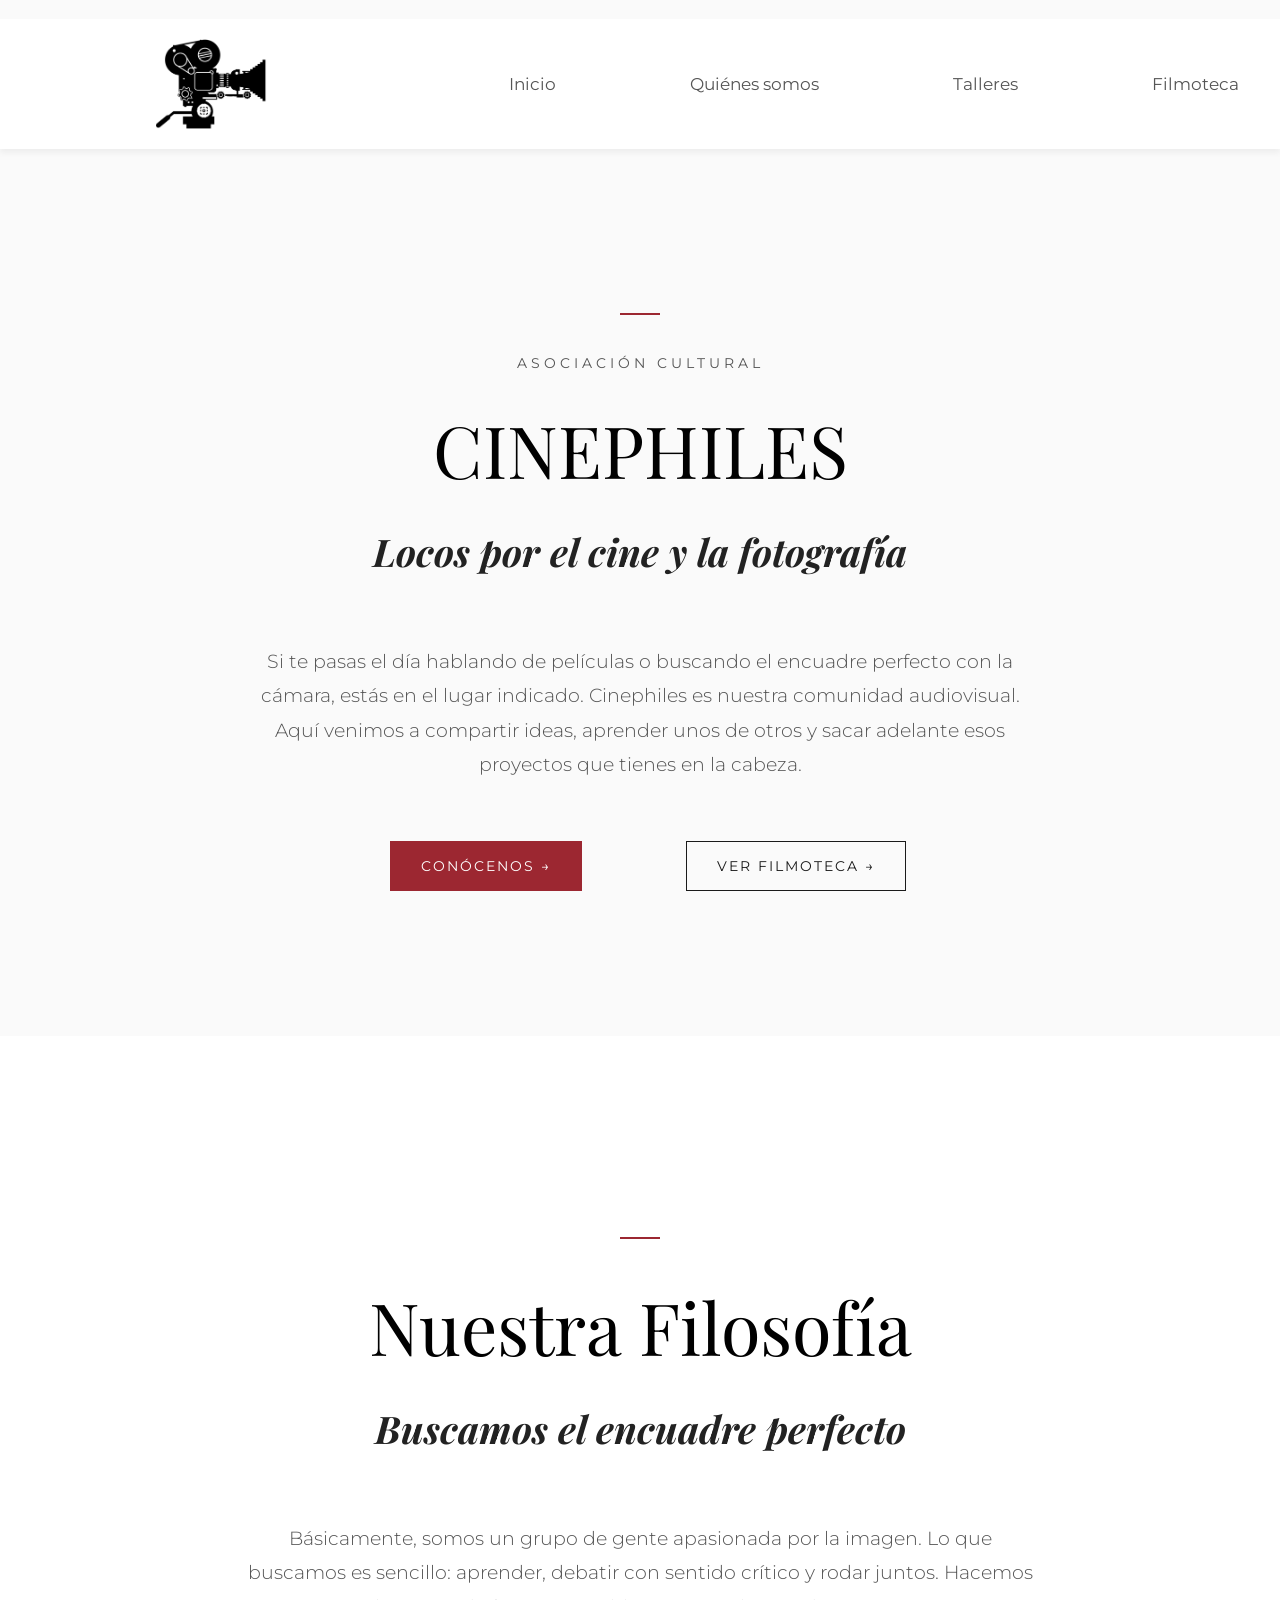
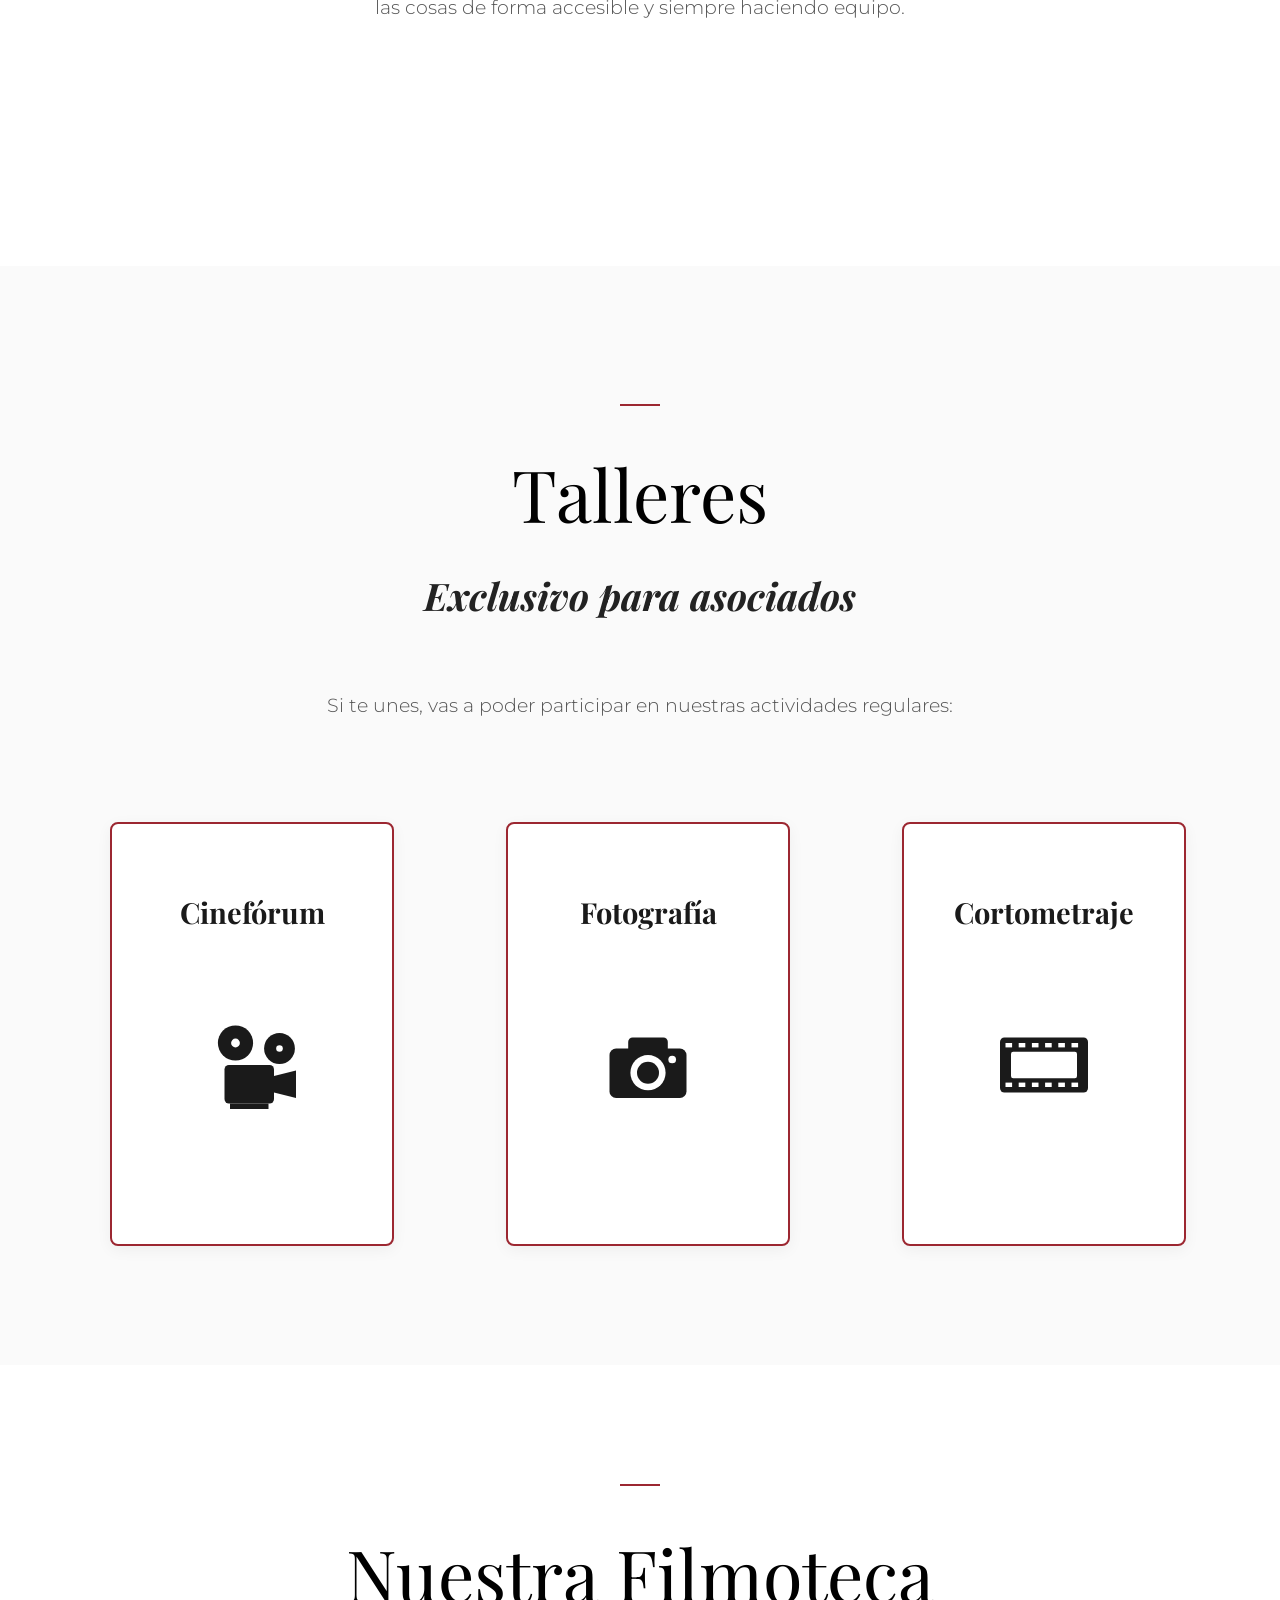
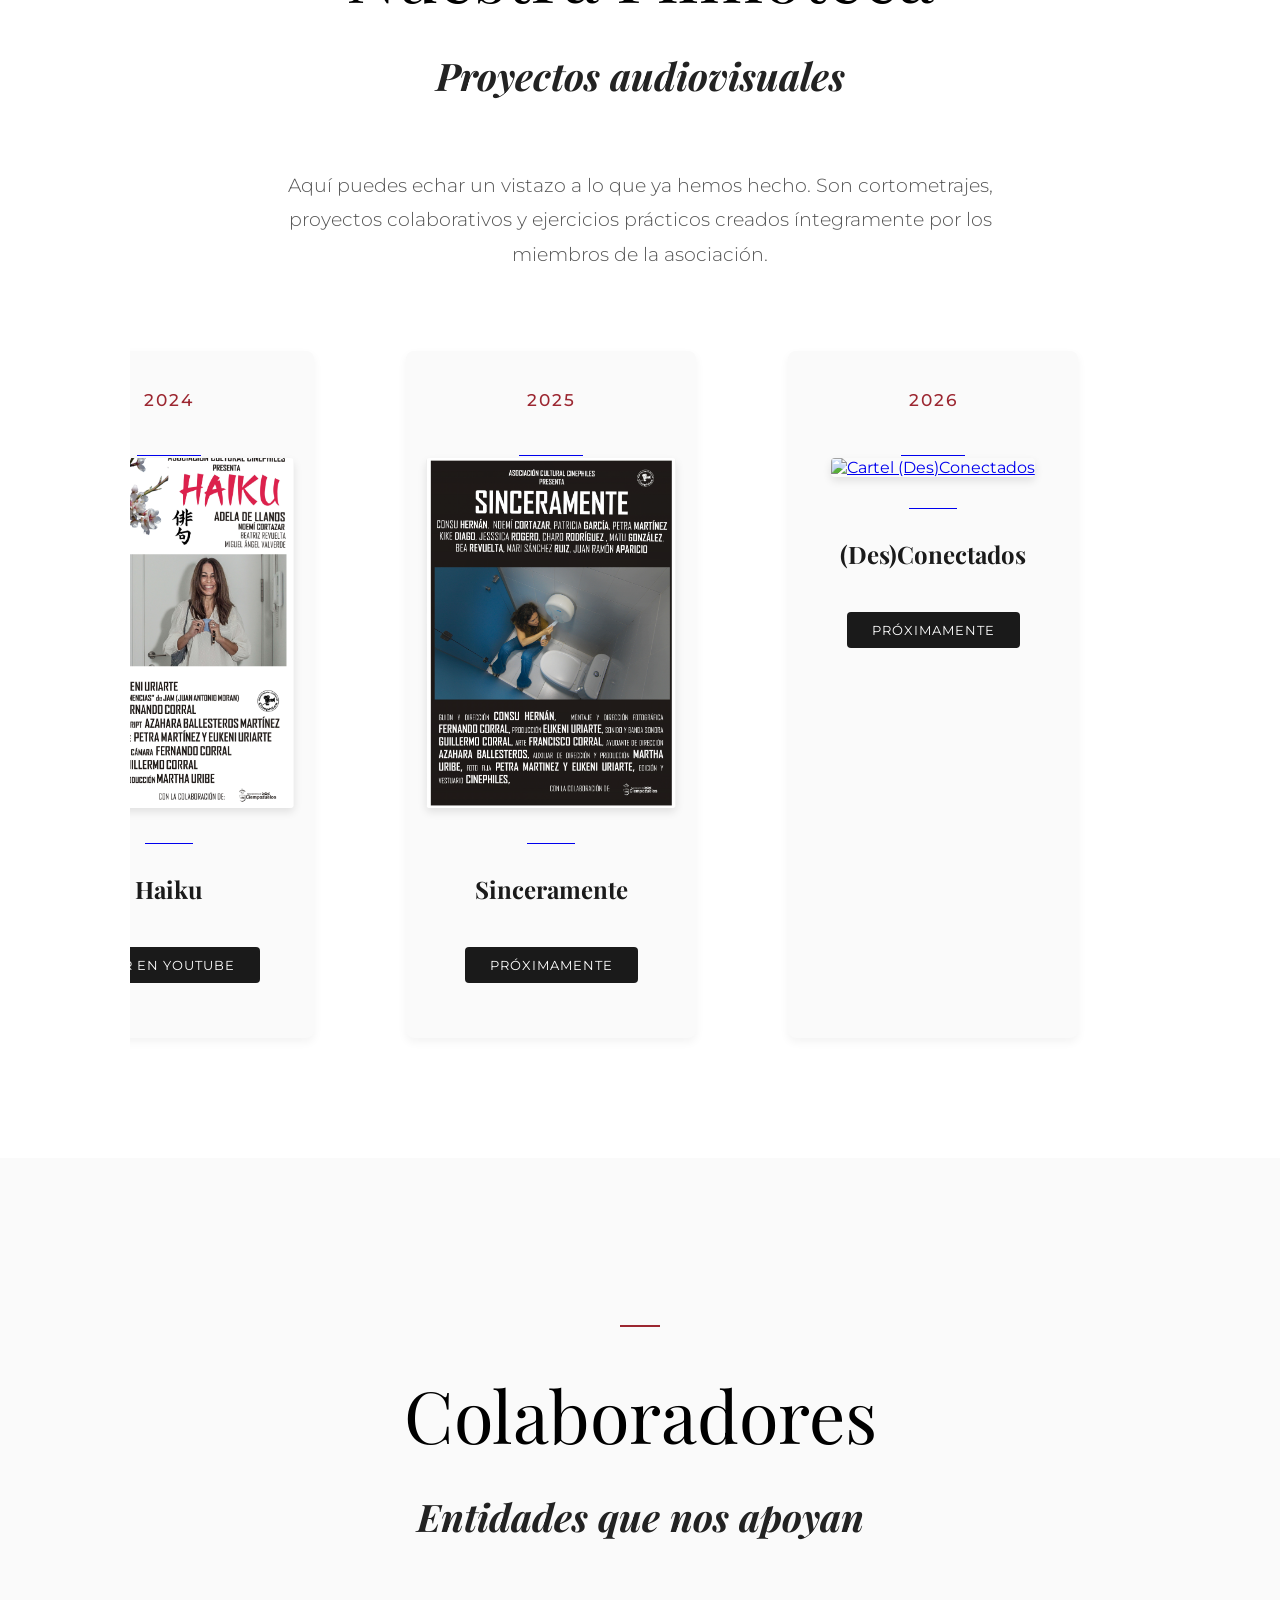
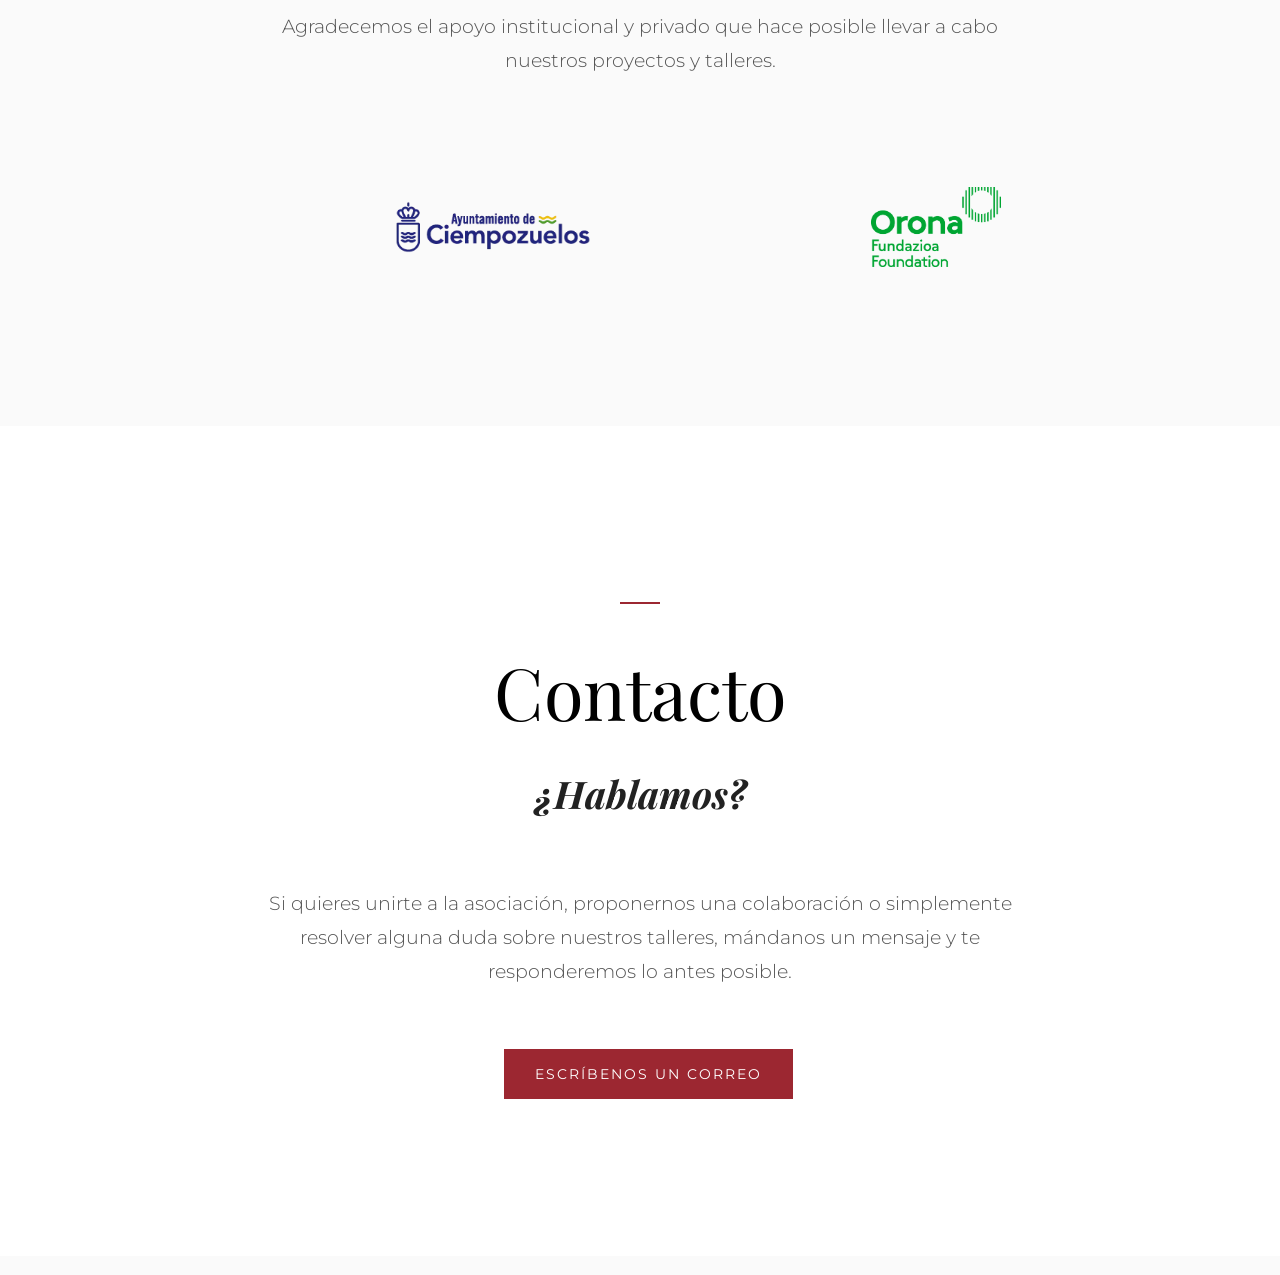
==== index.html @ 1090be35 "Add files via upload" ====
<!DOCTYPE html>
<html lang="es">
<head>
    <meta charset="UTF-8">
    <title>Cinephiles - Asociación Cultural</title>
    <link rel="stylesheet" href="estilo.css">
</head>
<body>

    <!-- MENÚ DE NAVEGACIÓN FIJO -->
    <header>
        <div class="logo-container">
            <!-- Aquí insertamos tu logotipo -->
            <img src="logo-Cinephiles.png" alt="Logotipo Cinephiles" class="logo-img">
            
        </div>
        
        <nav>
            <ul>
                <li><a href="#inicio">Inicio</a></li>
                <li><a href="#quienes-somos">Quiénes somos</a></li>
                <li><a href="#talleres">Talleres</a></li>
                <li><a href="#filmoteca">Filmoteca</a></li>
                <li><a href="#colaboradores">Colaboradores</a></li>
                <li><a href="#contacto">Contacto</a></li>
            </ul>
        </nav>
    </header>


    <main>
        <!-- SECCIÓN 1: INICIO -->
        <section id="inicio" class="seccion bg-claro">
            <div class="linea-roja"></div>
            <div class="seccion-pretitle">Asociación Cultural</div>
            <h1 class="seccion-title">CINEPHILES</h1>
            <h2 class="seccion-subtitle">Locos por el cine y la fotografía</h2>
            <p class="seccion-text">Si te pasas el día hablando de películas o buscando el encuadre perfecto con la cámara, estás en el lugar indicado. Cinephiles es nuestra comunidad audiovisual. Aquí venimos a compartir ideas, aprender unos de otros y sacar adelante esos proyectos que tienes en la cabeza.</p>
            <div class="botones">
                <a href="#quienes-somos" class="btn btn-primario">Conócenos &rarr;</a>
                <a href="#filmoteca" class="btn btn-secundario">Ver filmoteca &rarr;</a>
            </div>
        </section>

        <!-- SECCIÓN 2: QUIÉNES SOMOS -->
        <section id="quienes-somos" class="seccion bg-blanco">
            <div class="linea-roja"></div>
            <h1 class="seccion-title">Nuestra Filosofía</h1>
            <h2 class="seccion-subtitle">Buscamos el encuadre perfecto</h2>
            <p class="seccion-text">Básicamente, somos un grupo de gente apasionada por la imagen. Lo que buscamos es sencillo: aprender, debatir con sentido crítico y rodar juntos. Hacemos las cosas de forma accesible y siempre haciendo equipo.</p>
        </section>

       <!-- SECCIÓN 3: TALLERES -->
<section id="talleres" class="seccion bg-claro">
    <div class="linea-roja"></div>
    <h1 class="seccion-title">Talleres</h1>
    <h2 class="seccion-subtitle">Exclusivo para asociados</h2>
    <p class="seccion-text">Si te unes, vas a poder participar en nuestras actividades regulares:</p>
    
    <div class="talleres-contenedor">
        
        <!-- Taller 1: Cinefórum (Proyector SVG) -->
        <div class="taller-caja">
            <h3 class="taller-titulo">Cinefórum</h3>
            
            <!-- Icono SVG Proyector -->
            <svg class="taller-icono" viewBox="0 0 100 100" xmlns="http://www.w3.org/2000/svg">
                <!-- Rollo izquierdo -->
                <circle cx="35" cy="30" r="16" fill="var(--texto-oscuro)"/>
                <circle cx="35" cy="30" r="4" fill="var(--fondo-blanco)"/>
                <!-- Rollo derecho -->
                <circle cx="75" cy="35" r="14" fill="var(--texto-oscuro)"/>
                <circle cx="75" cy="35" r="3" fill="var(--fondo-blanco)"/>
                <!-- Cuerpo y lente -->
                <rect x="25" y="50" width="45" height="35" rx="4" fill="var(--texto-oscuro)"/>
                <polygon points="70,60 90,55 90,80 70,75" fill="var(--texto-oscuro)"/>
                <rect x="30" y="85" width="35" height="5" fill="var(--texto-oscuro)"/>
            </svg>

            <div class="taller-overlay">
                <h4 class="taller-overlay-titulo">Cinefórum</h4>
                <p class="taller-desc">Montamos ciclos temáticos de tres películas. Las vemos y luego las comentamos a fondo. Las propuestas pueden venir de socios individuales o del responsable del taller.</p>
            </div>
        </div>

        <!-- Taller 2: Fotografía (Cámara SVG) -->
        <div class="taller-caja">
            <h3 class="taller-titulo">Fotografía</h3>
            
            <!-- Icono SVG Cámara -->
            <svg class="taller-icono" viewBox="0 0 100 100" xmlns="http://www.w3.org/2000/svg">
                <!-- Flash / Parte superior -->
                <rect x="32" y="25" width="36" height="15" rx="4" fill="var(--texto-oscuro)"/>
                <!-- Cuerpo -->
                <rect x="15" y="35" width="70" height="45" rx="6" fill="var(--texto-oscuro)"/>
                <!-- Objetivo -->
                <circle cx="50" cy="57" r="16" fill="var(--fondo-blanco)"/>
                <circle cx="50" cy="57" r="10" fill="var(--texto-oscuro)"/>
                <!-- Detalle (botón) -->
                <circle cx="72" cy="45" r="3.5" fill="var(--fondo-blanco)"/>
            </svg>

            <div class="taller-overlay">
                <h4 class="taller-overlay-titulo">Fotografía</h4>
                <p class="taller-desc">Para que domines tu cámara. Mezclamos la teoría necesaria con mucha práctica porque si no practicas no aprendes.</p>
            </div>
        </div>

        <!-- Taller 3: Cortometraje (Fotograma SVG Horizontal) -->
        <div class="taller-caja">
            <h3 class="taller-titulo">Cortometraje</h3>
            
            <!-- Icono SVG Fotograma 35mm Horizontal -->
            <svg class="taller-icono" viewBox="0 0 100 100" xmlns="http://www.w3.org/2000/svg">
                <!-- Tira de película (Cuerpo apaisado) -->
                <rect x="10" y="25" width="80" height="50" rx="4" fill="var(--texto-oscuro)"/>
                
                <!-- Pantalla central apaisada -->
                <rect x="20" y="38" width="60" height="24" rx="2" fill="var(--fondo-blanco)"/>
                
                <!-- Agujeros de arrastre (Sprockets) Superior -->
                <rect x="15" y="30" width="6" height="4" fill="var(--fondo-blanco)"/>
                <rect x="27" y="30" width="6" height="4" fill="var(--fondo-blanco)"/>
                <rect x="39" y="30" width="6" height="4" fill="var(--fondo-blanco)"/>
                <rect x="51" y="30" width="6" height="4" fill="var(--fondo-blanco)"/>
                <rect x="63" y="30" width="6" height="4" fill="var(--fondo-blanco)"/>
                <rect x="75" y="30" width="6" height="4" fill="var(--fondo-blanco)"/>
                
                <!-- Agujeros de arrastre Inferior -->
                <rect x="15" y="66" width="6" height="4" fill="var(--fondo-blanco)"/>
                <rect x="27" y="66" width="6" height="4" fill="var(--fondo-blanco)"/>
                <rect x="39" y="66" width="6" height="4" fill="var(--fondo-blanco)"/>
                <rect x="51" y="66" width="6" height="4" fill="var(--fondo-blanco)"/>
                <rect x="63" y="66" width="6" height="4" fill="var(--fondo-blanco)"/>
                <rect x="75" y="66" width="6" height="4" fill="var(--fondo-blanco)"/>
            </svg>

            <div class="taller-overlay">
                <h4 class="taller-overlay-titulo">Cortometraje</h4>
                <p class="taller-desc">Te enseñamos el proceso de producción de principio a fin. Desde que apuntas la primera idea hasta que ves el resultado en pantalla.</p>
            </div>
        </div>

    </div>
</section>


       <!-- SECCIÓN 4: FILMOTECA -->
<section id="filmoteca" class="seccion bg-blanco">
    <div class="linea-roja"></div>
    <h1 class="seccion-title">Nuestra Filmoteca</h1>
    <h2 class="seccion-subtitle">Proyectos audiovisuales</h2>
    <p class="seccion-text">Aquí puedes echar un vistazo a lo que ya hemos hecho. Son cortometrajes, proyectos colaborativos y ejercicios prácticos creados íntegramente por los miembros de la asociación.</p>

    <!-- Carrusel (ordenado de más reciente a más antiguo en el código) -->
    <div class="carrusel-contenedor">
        
        <!-- Proyecto: 2026 -->
        <div class="carrusel-item">
            <span class="carrusel-año">2026</span>
            <!-- Enlace añadido alrededor del cartel -->
            <a href="corto-desconectados.html">
                <img src="cartel-desconectados.jpg" alt="Cartel (Des)Conectados" class="carrusel-cartel">
            </a>
            <h3 class="carrusel-titulo">(Des)Conectados</h3>
            <a href="https://youtube.com" target="_blank" class="btn-ver">PRÓXIMAMENTE</a>
        </div>

        <!-- Proyecto: 2025 -->
        <div class="carrusel-item">
            <span class="carrusel-año">2025</span>
            <!-- Enlace añadido alrededor del cartel -->
            <a href="corto-sinceramente.html">
                <img src="cartel-sinceramente.jpg" alt="Cartel Sinceramente" class="carrusel-cartel">
            </a>
            <h3 class="carrusel-titulo">Sinceramente</h3>
            <a href="https://youtube.com" target="_blank" class="btn-ver">PRÓXIMAMENTE</a>
        </div>

        <!-- Proyecto: 2024 -->
        <div class="carrusel-item">
            <span class="carrusel-año">2024</span>
            <!-- Enlace añadido alrededor del cartel -->
            <a href="corto-haiku.html">
                <img src="cartel-haiku.jpg" alt="Cartel Haiku" class="carrusel-cartel">
            </a>
            <h3 class="carrusel-titulo">Haiku</h3>
            <a href="https://youtube.com" target="_blank" class="btn-ver">Ver en YouTube</a>
        </div>

        <!-- Proyecto: 2019 -->
        <div class="carrusel-item">
            <span class="carrusel-año">2019</span>
            <!-- Enlace añadido alrededor del cartel -->
            <a href="corto-barco.html">
                <img src="cartel-barco.jpg" alt="Cartel Barco" class="carrusel-cartel">
            </a>
            <h3 class="carrusel-titulo">El barco en la botella</h3>
            <a href="https://youtube.com" target="_blank" class="btn-ver">Ver en YouTube</a>
        </div>

        <!-- Proyecto: 2018 (Secuestro) -->
        <div class="carrusel-item">
            <span class="carrusel-año">2019</span>
            <!-- Enlace añadido alrededor del cartel -->
            <a href="corto-secuestro.html">
                <img src="cartel-secuestro.jpg" alt="Cartel Secuestro" class="carrusel-cartel">
            </a>
            <h3 class="carrusel-titulo">El secuestro</h3>
            <a href="https://www.youtube.com/watch?v=T5q8-gu4nyQ" target="_blank" class="btn-ver">Ver Trailer</a>
        </div>


        <!-- Proyecto: 2018 (Privada) -->
        <div class="carrusel-item">
            <span class="carrusel-año">2018</span>
            <!-- Enlace añadido alrededor del cartel -->
            <a href="corto-privada.html">
                <img src="cartel-privada.jpg" alt="Cartel Privada" class="carrusel-cartel">
            </a>
            <h3 class="carrusel-titulo">Privada de su privacidad</h3>
            <a href="https://youtube.com" target="_blank" class="btn-ver">Ver en YouTube</a>
        </div>

        <!-- Proyecto: 2017 (Documental Aniversario) -->
        <div class="carrusel-item">
            <span class="carrusel-año">2017</span>
            <!-- Enlace añadido alrededor del cartel -->
            <a href="corto-25-aniversario.html">
                <img src="cartel-25-aniversario.jpg" alt="Cartel 25 Aniversario Estrella de Elola" class="carrusel-cartel">
            </a>
            <h3 class="carrusel-titulo">25 Años C.O. Estrella de Elola</h3>
            <a href="https://youtube.com" target="_blank" class="btn-ver">Ver en YouTube</a>
        </div>

        <!-- Proyecto: 2017 (Documental Alzhéimer) -->
        <div class="carrusel-item">
            <span class="carrusel-año">2017</span>
            <!-- Enlace añadido alrededor del cartel -->
            <a href="corto-alzheimer.html">
                <img src="cartel-alzheimer.jpg" alt="Cartel Alzhéimer en positivo" class="carrusel-cartel">
            </a>
            <h3 class="carrusel-titulo">Alzhéimer en positivo</h3>
            <a href="https://youtube.com" target="_blank" class="btn-ver">Ver en YouTube</a>
        </div>

        <!-- Proyecto: 2016 -->
        <div class="carrusel-item">
            <span class="carrusel-año">2016</span>
            <!-- Enlace añadido alrededor del cartel -->
            <a href="corto-cafesinato.html">
                <img src="cartel-cafesinato.jpg" alt="Cartel Cafesinato" class="carrusel-cartel">
            </a>
            <h3 class="carrusel-titulo">Cafesinato</h3>
            <a href="https://youtube.com" target="_blank" class="btn-ver">Ver en YouTube</a>
        </div>

        <!-- Proyecto: 2014 -->
        <div class="carrusel-item">
            <span class="carrusel-año">2014</span>
            <!-- Enlace añadido alrededor del cartel -->
            <a href="corto-fumar-mata.html">
                <img src="cartel-fumar-mata.jpg" alt="Cartel Fumar mata" class="carrusel-cartel">
            </a>
            <h3 class="carrusel-titulo">Fumar mata</h3>
            <a href="https://youtube.com" target="_blank" class="btn-ver">Ver en YouTube</a>
        </div>

    </div>

</section>

        <!-- SECCIÓN 5: COLABORADORES -->
<section id="colaboradores" class="seccion bg-claro">
    <div class="linea-roja"></div>
    <h1 class="seccion-title">Colaboradores</h1>
    <h2 class="seccion-subtitle">Entidades que nos apoyan</h2>
    <p class="seccion-text">Agradecemos el apoyo institucional y privado que hace posible llevar a cabo nuestros proyectos y talleres.</p>

    <div class="colaboradores-contenedor">
        
        <!-- Colaborador 1: Ayuntamiento de Ciempozuelos -->
        <a href="https://www.ayto-ciempozuelos.org" target="_blank" rel="noopener" class="colaborador-item">
            <img src="logo-ayto-ciempozuelos.png" alt="Ayuntamiento de Ciempozuelos" class="colaborador-logo">
        </a>

        <!-- Colaborador 2: Fundación Orona -->
        <a href="https://www.orona-group.com" target="_blank" rel="noopener" class="colaborador-item">
            <img src="logo-fundacion-orona.png" alt="Fundación Orona" class="colaborador-logo">
        </a>

    </div>
</section>


     <!-- SECCIÓN 6: CONTACTO -->
<section id="contacto" class="seccion bg-blanco">
    <div class="linea-roja"></div>
    <h1 class="seccion-title">Contacto</h1>
    <h2 class="seccion-subtitle">¿Hablamos?</h2>
    <p class="seccion-text">Si quieres unirte a la asociación, proponernos una colaboración o simplemente resolver alguna duda sobre nuestros talleres, mándanos un mensaje y te responderemos lo antes posible.</p>

    <!-- Botón directo para abrir el gestor de correo del usuario -->
    <div class="botones">
        <a href="mailto:asociacion.cinephiles@gmail.com" class="btn btn-primario">Escríbenos un correo</a>
    </div>
</section>

    </main>

</body>
</html>
---- estilo.css ----
/* Importamos las fuentes */
@import url('https://fonts.googleapis.com/css2?family=Montserrat:wght@300;400;500&family=Playfair+Display:ital,wght@0,400;0,600;1,400;1,600&display=swap');

/* Activa el scroll suave en toda la página */
html {
    scroll-behavior: smooth;
}

:root {
    --rojo-cine: #9c2731;
    --texto-oscuro: #1a1a1a;
    --texto-gris: #555555;
    --fondo-claro: #fafafa;
    --fondo-blanco: #ffffff;
}

body {
    margin: 0; padding: 0;
    font-family: 'Montserrat', sans-serif;
    color: var(--texto-oscuro);
    background-color: var(--fondo-claro);
}

/* Menú FIJO en la parte superior */
header {
    position: sticky;
    top: 0;
    z-index: 1000;
    display: flex; 
    justify-content: space-between; 
    align-items: center; 
    padding: 20px 60px; 
    background-color: var(--fondo-blanco);
    box-shadow: 0 4px 6px rgba(0,0,0,0.05); /* Sombra suave para separarlo del contenido */
}

/* --- ESTILOS DEL LOGO NUEVO --- */
.logo-container { 
    display: flex; 
    align-items: center; /* Alinea la cámara y el texto al centro verticalmente */
    gap: 15px; /* Crea un espacio de respiración entre el dibujo y las letras */
}

.logo-img {
    height: 90px; /* Tamaño de la cámara */
    width: auto;
}

.logo-texto {
    display: flex;
    flex-direction: column;
    text-align: left;
}

.logo-title { 
    font-family: 'Playfair Display', serif; 
    font-size: 29px; /* Aumentado un 20% */
    letter-spacing: 4px; 
    margin: 0; 
    font-weight: 400; 
    color: #000; 
    white-space: nowrap; /* Obliga al texto a quedarse en una sola línea */
}

.logo-subtitle { 
    font-size: 12px; /* Aumentado un 20% */
    letter-spacing: 3px; 
    color: var(--texto-gris); 
    margin-bottom: 5px; /* El subtítulo empuja hacia abajo al título principal */
}

/* --- ESTILOS NAVEGACIÓN Y MENÚ CENTRADO --- */
nav {
    display: flex;
    justify-content: center;
    flex: 1;
}

nav ul { 
    list-style: none; 
    display: flex; 
    justify-content: center;
    align-items: center; 
    gap: 35px; 
    margin: 0; 
    padding: 0; 
    width: 100%;
}

nav a { 
    text-decoration: none; 
    color: var(--texto-gris); 
    font-size: 17px; /* Aumentado un 20% */
    padding-bottom: 5px; 
    transition: color 0.3s; 
    text-align: center;
    white-space: nowrap;
}

nav a:hover { 
    color: var(--rojo-cine); 
}

/* Secciones individuales */
.seccion {
    display: flex; flex-direction: column; align-items: center; text-align: center;
    padding: 100px 20px; /* Espacio grande arriba y abajo */
    min-height: 70vh; /* Cada sección ocupa al menos el 70% de la pantalla */
    justify-content: center;
    scroll-margin-top: 80px; /* Evita que el menú fijo tape el título al hacer clic */
}

/* Alternamos colores de fondo para diferenciar las secciones */
.bg-blanco { background-color: var(--fondo-blanco); }
.bg-claro { background-color: var(--fondo-claro); }

.linea-roja { width: 40px; height: 2px; background-color: var(--rojo-cine); margin-bottom: 20px; }
.seccion-pretitle { font-size: 14px; /* Aumentado un 20% */ letter-spacing: 4px; color: var(--texto-gris); margin-bottom: 10px; text-transform: uppercase; }
.seccion-title { font-family: 'Playfair Display', serif; font-size: 72px; /* Aumentado un 20% */ margin: 0; font-weight: 400; color: #000; }
.seccion-subtitle { font-family: 'Playfair Display', serif; font-style: italic; font-size: 38px; /* Aumentado un 20% */ margin: 10px 0 30px 0; color: #222; }
.seccion-text { font-size: 19px; /* Aumentado un 20% */ line-height: 1.8; color: var(--texto-gris); font-weight: 300; margin-bottom: 40px; max-width: 800px; }

/* Listas (para talleres y filmoteca) */
ul.lista-contenidos { text-align: left; max-width: 600px; margin: 0 auto 40px auto; line-height: 1.8; font-weight: 300; color: var(--texto-gris); }
ul.lista-contenidos li { margin-bottom: 15px; }
ul.lista-contenidos strong { color: var(--texto-oscuro); font-weight: 500; }

/* Botones */
.botones { display: flex; gap: 20px; justify-content: center; }
.btn { padding: 15px 30px; font-size: 14px; /* Aumentado un 20% */ letter-spacing: 2px; text-decoration: none; text-transform: uppercase; transition: 0.3s; }
.btn-primario { background-color: var(--rojo-cine); color: #fff; border: 1px solid var(--rojo-cine); }
.btn-primario:hover { background-color: #7a1d25; }
.btn-secundario { background-color: transparent; color: var(--texto-oscuro); border: 1px solid var(--texto-oscuro); }
.btn-secundario:hover { background-color: #f0f0f0; }

/* --- ESTILOS PARA EL CARRUSEL DE LA FILMOTECA --- */
.carrusel-contenedor {
    display: flex;
    flex-direction: row-reverse; /* Inicia el carrusel a la derecha mostrando los proyectos más recientes primero */
    gap: 30px;
    overflow-x: auto; /* Permite hacer scroll horizontal */
    padding: 20px 10px;
    max-width: 1000px;
    width: 100%;
    scroll-snap-type: x mandatory; /* El scroll encaja en cada tarjeta */
    scroll-behavior: smooth;
}

/* Personaliza la barra de desplazamiento horizontal */
.carrusel-contenedor::-webkit-scrollbar {
    height: 8px;
}
.carrusel-contenedor::-webkit-scrollbar-track {
    background: #f1f1f1; 
    border-radius: 4px;
}
.carrusel-contenedor::-webkit-scrollbar-thumb {
    background: var(--rojo-cine); 
    border-radius: 4px;
}

.carrusel-item {
    flex: 0 0 250px; /* Ancho fijo para cada tarjeta (póster) */
    display: flex;
    flex-direction: column;
    align-items: center;
    text-align: center;
    scroll-snap-align: start; /* Ancla el scroll a la tarjeta */
    background-color: var(--fondo-claro);
    padding: 20px;
    border-radius: 8px;
    box-shadow: 0 4px 10px rgba(0,0,0,0.05);
}

.carrusel-año {
    font-size: 17px; /* Aumentado un 20% */
    font-weight: 500;
    color: var(--rojo-cine);
    margin-bottom: 10px;
    letter-spacing: 2px;
}

.carrusel-cartel {
    width: 100%;
    height: 350px;
    object-fit: cover; /* Evita que la imagen se deforme */
    border-radius: 4px;
    margin-bottom: 15px;
    box-shadow: 0 4px 8px rgba(0,0,0,0.1);
}

.carrusel-titulo {
    font-family: 'Playfair Display', serif;
    font-size: 24px; /* Aumentado un 20% */
    margin: 0 0 15px 0;
    color: var(--texto-oscuro);
    min-height: 48px; /* Alinea los botones aunque el título ocupe dos líneas */
    display: flex;
    align-items: center;
    justify-content: center;
}

.btn-ver {
    display: inline-block;
    padding: 10px 25px;
    background-color: var(--texto-oscuro);
    color: #fff;
    text-decoration: none;
    font-size: 13px; /* Aumentado un 20% */
    text-transform: uppercase;
    letter-spacing: 1px;
    border-radius: 4px;
    transition: background-color 0.3s;
}

.btn-ver:hover {
    background-color: var(--rojo-cine);
}

/* --- ESTILOS PARA LAS CAJAS DE TALLERES --- */
.talleres-contenedor {
    display: flex;
    justify-content: center;
    gap: 40px; /* Separación limpia y pareja entre las cajas */
    flex-wrap: nowrap; 
    max-width: 1000px; 
    width: 100%;
    margin: 40px auto 0 auto;
    padding: 0;
}

.taller-caja {
    flex: 0 0 280px; /* Fuerza a que las 3 cajas tengan un ancho idéntico */
    height: 420px; 
    background-color: var(--fondo-blanco);
    border-radius: 8px;
    box-shadow: 0 4px 15px rgba(0,0,0,0.05);
    display: flex;
    flex-direction: column;
    align-items: center;
    justify-content: flex-start;
    position: relative;
    overflow: hidden; 
    border: 2px solid var(--rojo-cine); 
    cursor: default;
}

.taller-titulo {
    font-family: 'Playfair Display', serif;
    font-size: 29px; /* Aumentado un 20% */
    color: var(--texto-oscuro);
    text-align: center;
    padding-top: 50px;
    padding-left: 20px;
    padding-right: 20px;
    margin: 0;
}

.taller-icono {
    width: 110px;
    height: auto;
    margin-top: 60px;
    transition: transform 0.3s ease; 
}

/* Efecto hover sutil para el icono */
.taller-caja:hover .taller-icono {
    transform: scale(1.1);
}

/* Capa de color rojo que está oculta por defecto */
.taller-overlay {
    position: absolute;
    top: 0;
    left: 0;
    width: 100%;
    height: 100%;
    background-color: var(--rojo-cine);
    color: #ffffff;
    display: flex;
    flex-direction: column;
    align-items: center;
    justify-content: center;
    padding: 30px;
    box-sizing: border-box;
    text-align: center;
    opacity: 0; /* Totalmente transparente */
    transform: translateY(20px); /* Ligeramente desplazada hacia abajo */
    transition: all 0.3s ease-in-out; /* Animación suave */
}

/* Cuando el ratón pasa por encima de la caja, la capa se hace visible y sube a su sitio */
.taller-caja:hover .taller-overlay {
    opacity: 1;
    transform: translateY(0);
}

.taller-overlay-titulo {
    font-family: 'Playfair Display', serif;
    font-size: 24px; /* Aumentado un 20% */
    margin: 0 0 15px 0;
    color: #ffffff;
}

.taller-desc {
    font-size: 17px; /* Aumentado un 20% */
    line-height: 1.6;
    font-weight: 300;
    margin: 0;
}

/* --- ESTILOS PARA LA SECCIÓN DE COLABORADORES --- */
.colaboradores-contenedor {
    display: flex;
    justify-content: center; /* Alineación horizontal */
    align-items: center;      /* Alineación vertical */
    gap: 60px;
    flex-wrap: wrap;
    max-width: 1000px;
    width: 100%;
    margin-top: 40px;
}

.colaborador-item {
    display: flex;
    align-items: center;
    justify-content: center;
    text-decoration: none; /* Elimina el subrayado azul del enlace */
    color: transparent;
    outline: none;
    height: 100px;
    min-width: 180px;
}

.colaborador-logo {
    max-height: 80px;
    max-width: 220px;
    width: auto;
    height: auto;
    object-fit: contain;
    border: none;
    display: block;
    filter: none; 
    opacity: 1;
    transition: transform 0.3s ease;
}

/* Efecto de elevación suave al pasar el ratón */
.colaborador-item:hover .colaborador-logo {
    transform: scale(1.05);
}

/* --- ESTILOS PARA REDES SOCIALES (MÁS GRANDES Y CON COLORES ORIGINALES) --- */
.redes-sociales {
    display: flex;
    flex-direction: row;        /* Distribución estrictamente horizontal */
    justify-content: center;   /* Centrado horizontal en la pantalla */
    align-items: center;       /* Alineación vertical perfecta entre los 3 iconos */
    gap: 45px;                 /* Espacio amplio entre icono e icono */
    margin-top: 45px;          /* Distancia adecuada debajo del botón de correo */
}

.red-icon-link {
    display: inline-flex;
    align-items: center;
    justify-content: center;
    text-decoration: none;
    transition: transform 0.3s ease;
}

.red-icon {
    width: 42px;               /* Iconos notablemente más grandes */
    height: 42px;
    display: block;
}

/* Efecto suave de elevación al pasar el ratón */
.red-icon-link:hover {
    transform: scale(1.15) translateY(-3px);
}
/* Clase para el efecto espejo horizontal del logo izquierdo */
.logo-volteado {
    /* Volteo horizontal (efecto espejo) */
    transform: scaleX(-1); 
    
    /* Mantenemos la transición suave si ya la tenías */
    transition: transform 0.3s ease; 
}


/* ========================================= */
/* --- ESTILOS PARA LA PÁGINA DEL CORTO --- */
/* ========================================= */

.seccion-corto {
    padding-top: 60px;
}

.corto-header {
    display: flex;
    flex-direction: column;
    align-items: center;
    margin-bottom: 50px;
}

/* Contenedor central */
.corto-contenedor-principal {
    max-width: 1000px; /* Ancho máximo para mantenerlo compacto */
    margin: 0 auto;
    padding: 0 20px;
    width: 100%;
    box-sizing: border-box;
}

/* Estructura para que el texto envuelva al cartel */
.corto-layout-dos-columnas {
    display: block; /* Quitamos el flex para permitir que el texto fluya */
}

/* Este truco evita que el contenedor se deforme si el texto es muy corto */
.corto-layout-dos-columnas::after {
    content: "";
    display: table;
    clear: both;
}

/* El cartel flota a la izquierda */
.corto-poster {
    float: left; /* Permite que el texto lo rodee por la derecha */
    width: 350px; /* Ancho estricto */
    max-width: 100%;
    margin-right: 40px; /* Separación con el texto a su derecha */
    margin-bottom: 20px; /* Separación con el texto cuando cae debajo */
}

.corto-poster img {
    width: 100%;
    max-width: 100%; /* Impide que imágenes enormes rompan el contenedor */
    height: auto;
    display: block;
    border-radius: 8px;
    box-shadow: 0 8px 20px rgba(0,0,0,0.15);
}

/* Los textos fluyen naturalmente */
.corto-textos {
    display: block;
    text-align: left;
}

/* Títulos de Sinopsis y Ficha Técnica */
.corto-textos h3 {
    font-family: 'Playfair Display', serif;
    font-size: 28px;
    color: var(--rojo-cine);
    margin-top: 0;
    margin-bottom: 20px;
    border-bottom: 2px solid var(--rojo-cine);
    display: inline-block;
    padding-bottom: 5px;
}

/* Para que la Ficha técnica tenga espacio extra por arriba respecto a la sinopsis */
.corto-textos h3:nth-of-type(2) {
    margin-top: 30px;
}

.corto-texto {
    font-size: 19px;
    line-height: 1.8;
    color: var(--texto-gris);
    font-weight: 300;
    margin-bottom: 0; 
}

/* Ficha Técnica */
.ficha-tecnica {
    list-style: none;
    padding: 0;
    margin: 0;
    font-size: 17px;
    line-height: 2.2;
    color: var(--texto-gris);
}

.ficha-tecnica li {
    border-bottom: 1px solid #eaeaea;
    padding-bottom: 8px;
    margin-bottom: 8px;
    display: flex; 
    gap: 15px; 
}

.ficha-tecnica li strong {
    color: var(--texto-oscuro);
    flex: 0 0 180px; /* Ancho fijo para "Dirección:", "Guion:", etc. */
    font-weight: 600;
}

/* ========================================= */
/* --- CARUSSELES DE LA PÁGINA DEL CORTO --- */
/* ========================================= */

.seccion-galeria {
    padding: 60px 20px 80px 20px;
    width: 100%;
}

.text-center {
    text-align: center;
}

.galeria-carrusel {
    display: flex;
    gap: 20px;
    overflow-x: auto;
    padding: 20px 0;
    max-width: 1200px;
    margin: 0 auto;
    scroll-snap-type: x mandatory;
    scroll-behavior: smooth;
}

.galeria-carrusel::-webkit-scrollbar {
    height: 10px;
}
.galeria-carrusel::-webkit-scrollbar-track {
    background: #e0e0e0; 
    border-radius: 5px;
}
.galeria-carrusel::-webkit-scrollbar-thumb {
    background: var(--rojo-cine); 
    border-radius: 5px;
}

.galeria-item {
    flex: 0 0 450px;
    height: 280px;
    object-fit: cover;
    border-radius: 8px;
    scroll-snap-align: center;
    box-shadow: 0 4px 10px rgba(0,0,0,0.1);
    transition: transform 0.3s ease;
}

.galeria-item:hover {
    transform: scale(1.02);
}

/* --- Adaptación a Móviles (Responsive) --- */
@media (max-width: 900px) {
    .corto-poster {
        float: none; /* Quitamos el flotado en móviles para que se centre */
        margin: 0 auto 30px auto; 
        max-width: 380px;
    }
    
    .corto-textos {
        width: 100%;
    }

    .ficha-tecnica li {
        flex-direction: column; 
        gap: 2px;
    }
    
    .ficha-tecnica li strong {
        flex: 0 0 auto;
    }

    .galeria-item {
        flex: 0 0 85%;
        height: 220px;
    }
}
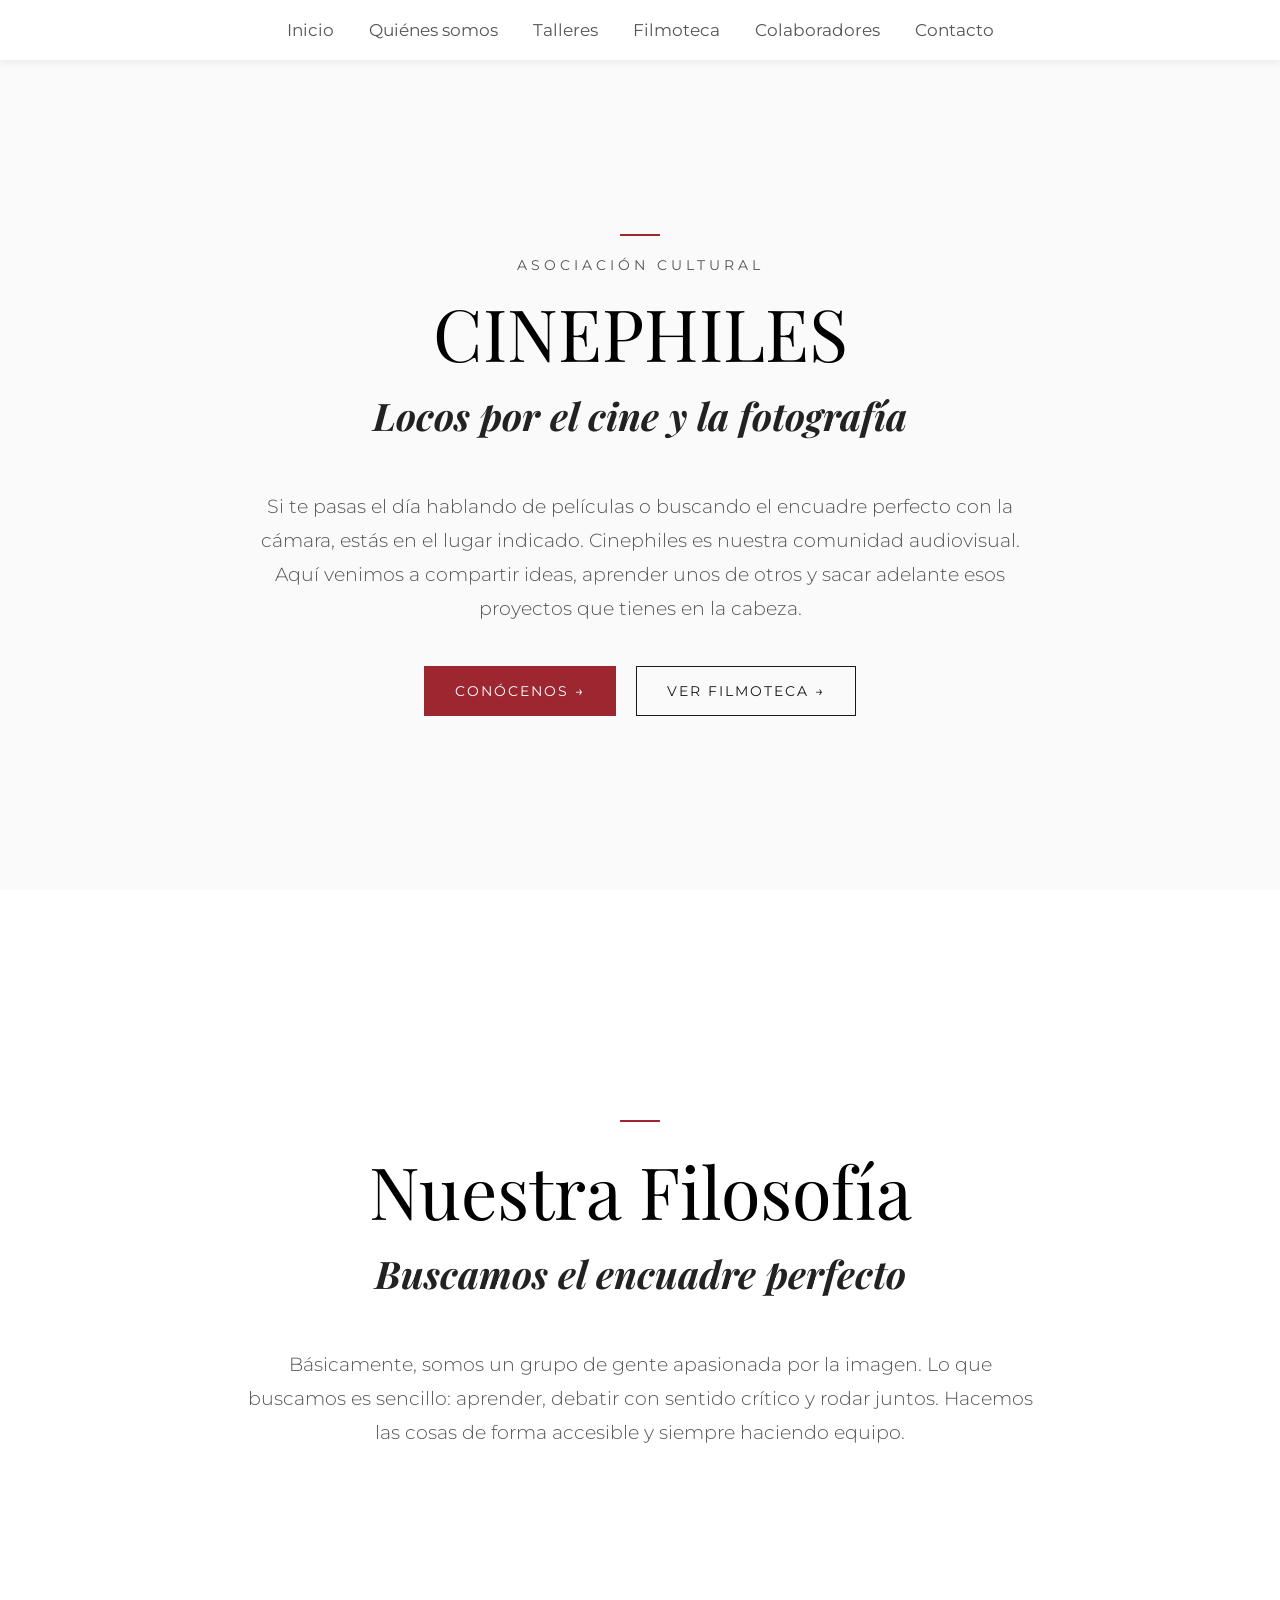
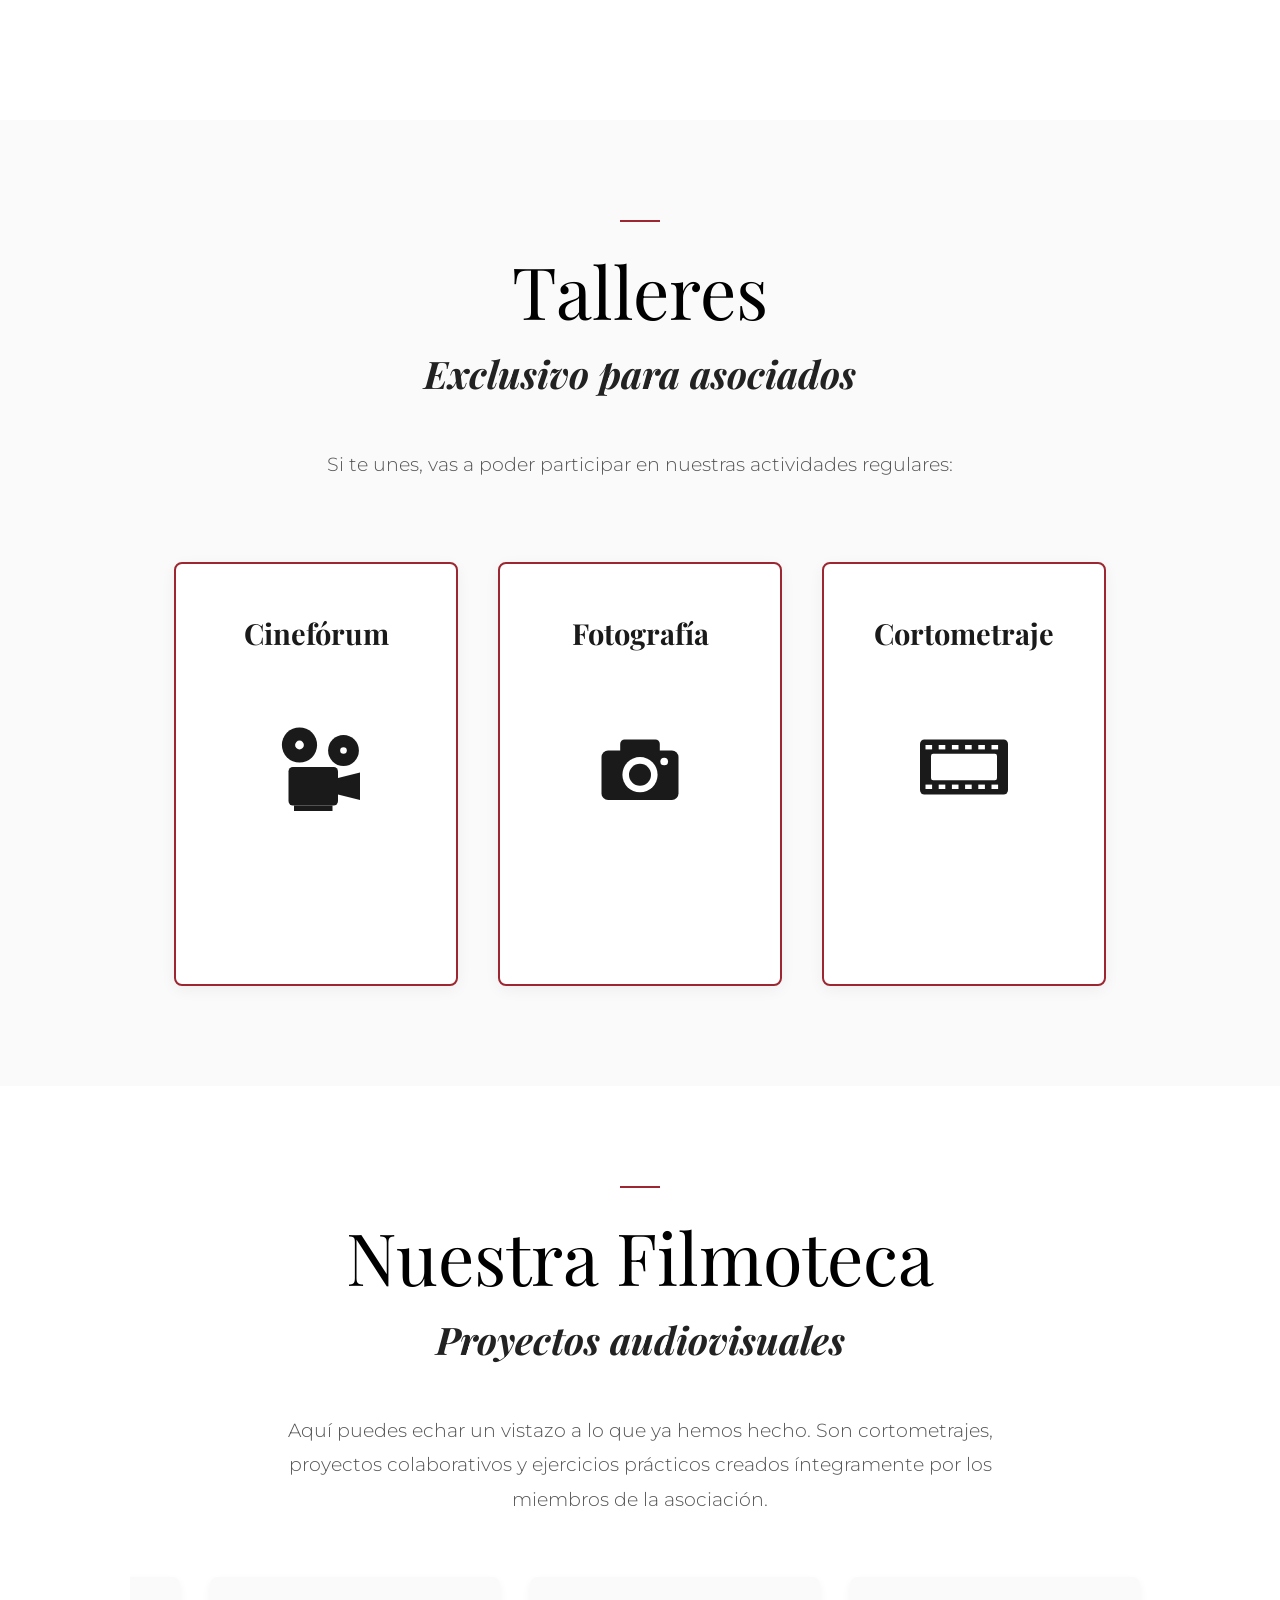
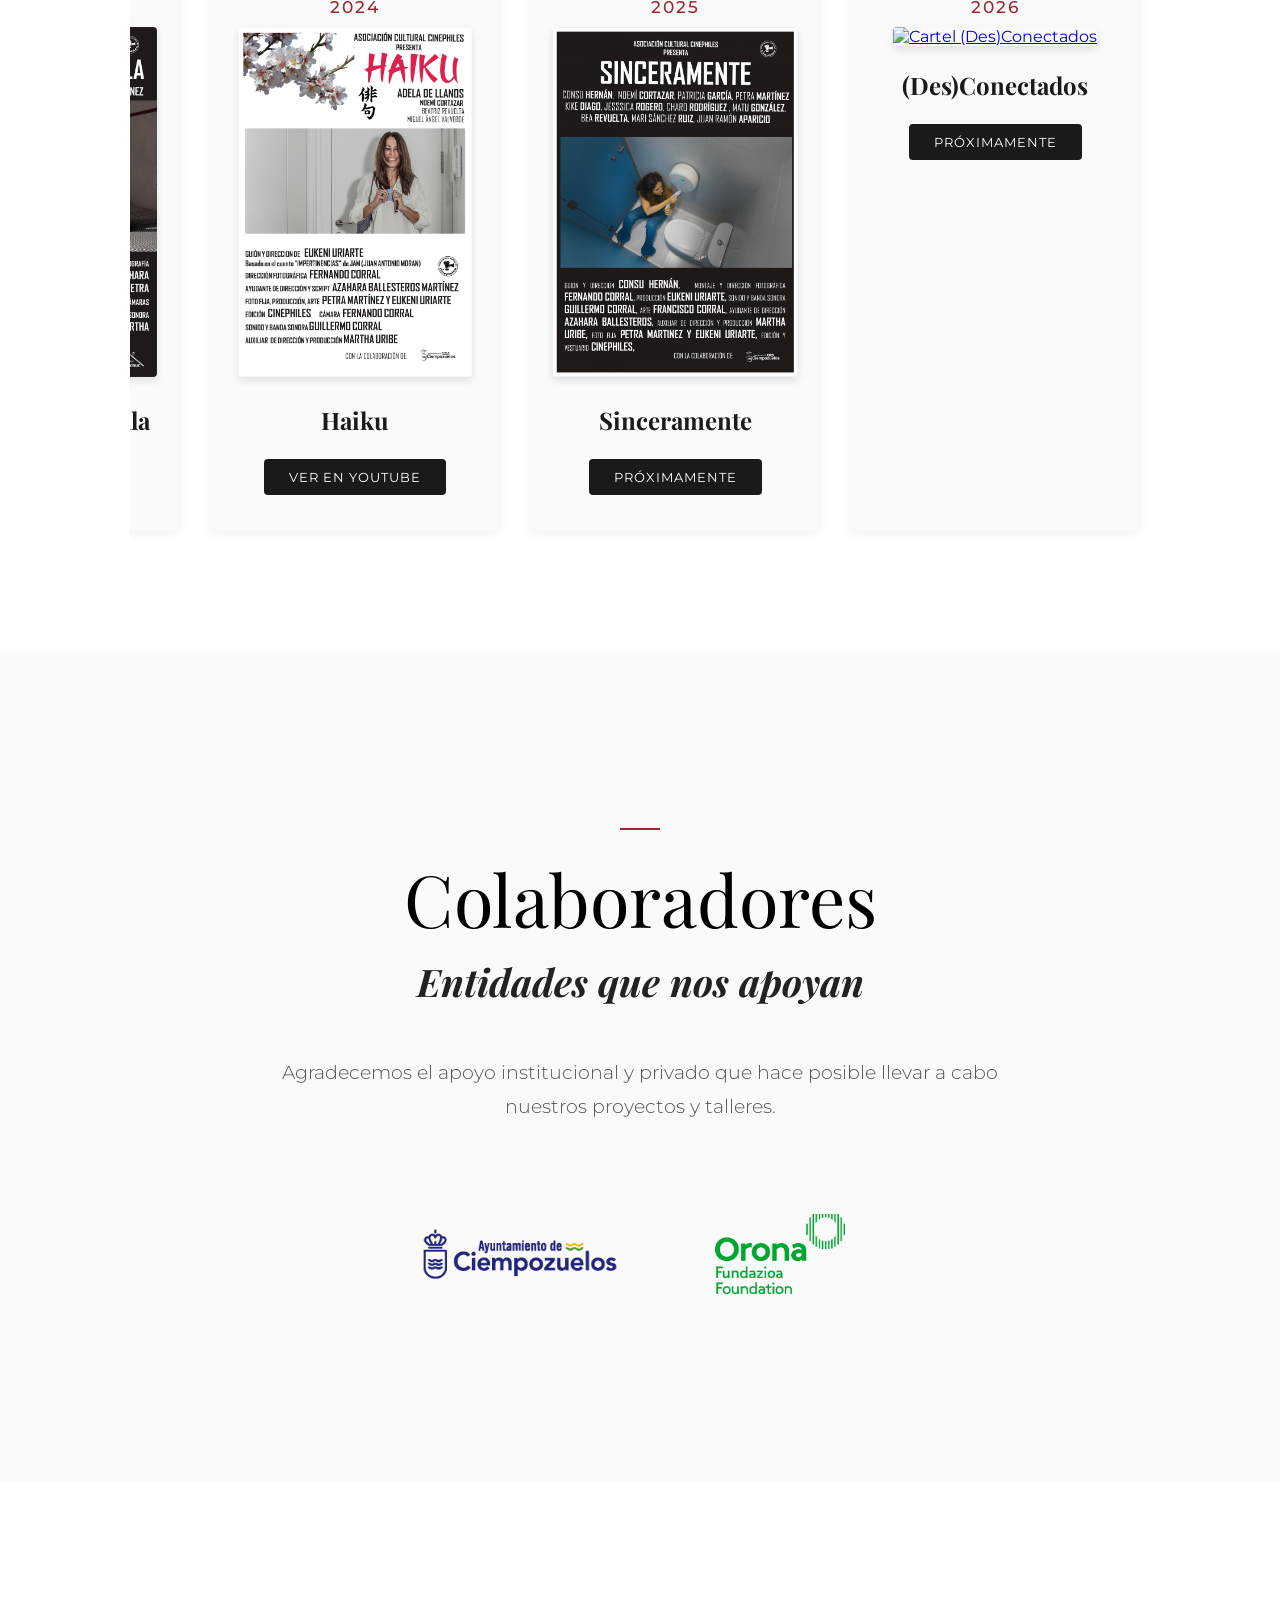
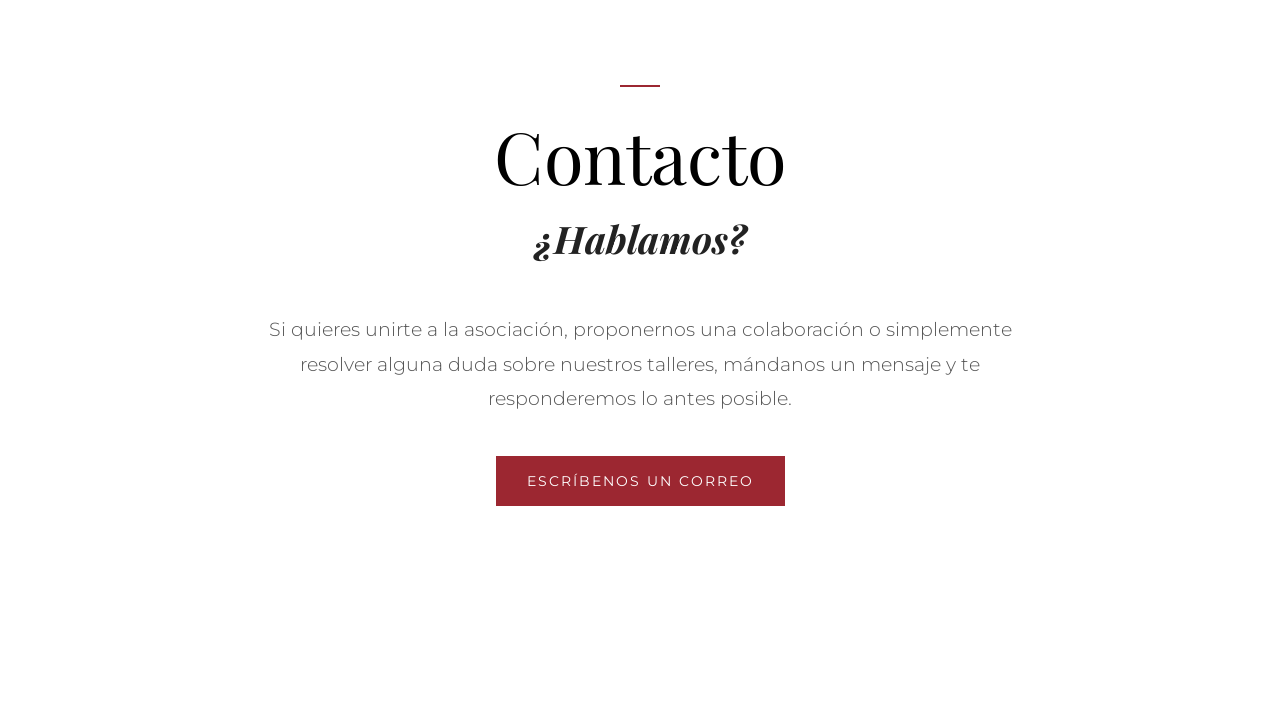
==== commit 3dc53b33: "index.html" ====
--- a/index.html
+++ b/index.html
@@ -1,313 +1,293 @@
 <!DOCTYPE html>
 <html lang="es">
 <head>
-    <meta charset="UTF-8">
-    <title>Cinephiles - Asociación Cultural</title>
-    <link rel="stylesheet" href="estilo.css">
+    <meta charset="UTF-8">
+    <title>Cinephiles - Asociación Cultural</title>
+    <link rel="stylesheet" href="estilo.css">
 </head>
 <body>
 
-    <!-- MENÚ DE NAVEGACIÓN FIJO -->
-    <header>
-        <div class="logo-container">
-            <!-- Aquí insertamos tu logotipo -->
-            <img src="logo-Cinephiles.png" alt="Logotipo Cinephiles" class="logo-img">
-            
-        </div>
-        
-        <nav>
-            <ul>
-                <li><a href="#inicio">Inicio</a></li>
-                <li><a href="#quienes-somos">Quiénes somos</a></li>
-                <li><a href="#talleres">Talleres</a></li>
-                <li><a href="#filmoteca">Filmoteca</a></li>
-                <li><a href="#colaboradores">Colaboradores</a></li>
-                <li><a href="#contacto">Contacto</a></li>
-            </ul>
-        </nav>
-    </header>
-
-
-    <main>
-        <!-- SECCIÓN 1: INICIO -->
-        <section id="inicio" class="seccion bg-claro">
-            <div class="linea-roja"></div>
-            <div class="seccion-pretitle">Asociación Cultural</div>
-            <h1 class="seccion-title">CINEPHILES</h1>
-            <h2 class="seccion-subtitle">Locos por el cine y la fotografía</h2>
-            <p class="seccion-text">Si te pasas el día hablando de películas o buscando el encuadre perfecto con la cámara, estás en el lugar indicado. Cinephiles es nuestra comunidad audiovisual. Aquí venimos a compartir ideas, aprender unos de otros y sacar adelante esos proyectos que tienes en la cabeza.</p>
-            <div class="botones">
-                <a href="#quienes-somos" class="btn btn-primario">Conócenos &rarr;</a>
-                <a href="#filmoteca" class="btn btn-secundario">Ver filmoteca &rarr;</a>
-            </div>
-        </section>
-
-        <!-- SECCIÓN 2: QUIÉNES SOMOS -->
-        <section id="quienes-somos" class="seccion bg-blanco">
-            <div class="linea-roja"></div>
-            <h1 class="seccion-title">Nuestra Filosofía</h1>
-            <h2 class="seccion-subtitle">Buscamos el encuadre perfecto</h2>
-            <p class="seccion-text">Básicamente, somos un grupo de gente apasionada por la imagen. Lo que buscamos es sencillo: aprender, debatir con sentido crítico y rodar juntos. Hacemos las cosas de forma accesible y siempre haciendo equipo.</p>
-        </section>
-
-       <!-- SECCIÓN 3: TALLERES -->
+    <!-- MENÚ DE NAVEGACIÓN FIJO -->
+    <header>
+        <nav>
+            <ul>
+                <li><a href="#inicio">Inicio</a></li>
+                <li><a href="#quienes-somos">Quiénes somos</a></li>
+                <li><a href="#talleres">Talleres</a></li>
+                <li><a href="#filmoteca">Filmoteca</a></li>
+                <li><a href="#colaboradores">Colaboradores</a></li>
+                <li><a href="#contacto">Contacto</a></li>
+            </ul>
+        </nav>
+    </header>
+
+    <main>
+        <!-- SECCIÓN 1: INICIO -->
+        <section id="inicio" class="seccion bg-claro">
+            <div class="linea-roja"></div>
+            <div class="seccion-pretitle">Asociación Cultural</div>
+            <h1 class="seccion-title">CINEPHILES</h1>
+            <h2 class="seccion-subtitle">Locos por el cine y la fotografía</h2>
+            <p class="seccion-text">Si te pasas el día hablando de películas o buscando el encuadre perfecto con la cámara, estás en el lugar indicado. Cinephiles es nuestra comunidad audiovisual. Aquí venimos a compartir ideas, aprender unos de otros y sacar adelante esos proyectos que tienes en la cabeza.</p>
+            <div class="botones">
+                <a href="#quienes-somos" class="btn btn-primario">Conócenos &rarr;</a>
+                <a href="#filmoteca" class="btn btn-secundario">Ver filmoteca &rarr;</a>
+            </div>
+        </section>
+
+        <!-- SECCIÓN 2: QUIÉNES SOMOS -->
+        <section id="quienes-somos" class="seccion bg-blanco">
+            <div class="linea-roja"></div>
+            <h1 class="seccion-title">Nuestra Filosofía</h1>
+            <h2 class="seccion-subtitle">Buscamos el encuadre perfecto</h2>
+            <p class="seccion-text">Básicamente, somos un grupo de gente apasionada por la imagen. Lo que buscamos es sencillo: aprender, debatir con sentido crítico y rodar juntos. Hacemos las cosas de forma accesible y siempre haciendo equipo.</p>
+        </section>
+
+       <!-- SECCIÓN 3: TALLERES -->
 <section id="talleres" class="seccion bg-claro">
-    <div class="linea-roja"></div>
-    <h1 class="seccion-title">Talleres</h1>
-    <h2 class="seccion-subtitle">Exclusivo para asociados</h2>
-    <p class="seccion-text">Si te unes, vas a poder participar en nuestras actividades regulares:</p>
-    
-    <div class="talleres-contenedor">
-        
-        <!-- Taller 1: Cinefórum (Proyector SVG) -->
-        <div class="taller-caja">
-            <h3 class="taller-titulo">Cinefórum</h3>
-            
-            <!-- Icono SVG Proyector -->
-            <svg class="taller-icono" viewBox="0 0 100 100" xmlns="http://www.w3.org/2000/svg">
-                <!-- Rollo izquierdo -->
-                <circle cx="35" cy="30" r="16" fill="var(--texto-oscuro)"/>
-                <circle cx="35" cy="30" r="4" fill="var(--fondo-blanco)"/>
-                <!-- Rollo derecho -->
-                <circle cx="75" cy="35" r="14" fill="var(--texto-oscuro)"/>
-                <circle cx="75" cy="35" r="3" fill="var(--fondo-blanco)"/>
-                <!-- Cuerpo y lente -->
-                <rect x="25" y="50" width="45" height="35" rx="4" fill="var(--texto-oscuro)"/>
-                <polygon points="70,60 90,55 90,80 70,75" fill="var(--texto-oscuro)"/>
-                <rect x="30" y="85" width="35" height="5" fill="var(--texto-oscuro)"/>
-            </svg>
-
-            <div class="taller-overlay">
-                <h4 class="taller-overlay-titulo">Cinefórum</h4>
-                <p class="taller-desc">Montamos ciclos temáticos de tres películas. Las vemos y luego las comentamos a fondo. Las propuestas pueden venir de socios individuales o del responsable del taller.</p>
-            </div>
-        </div>
-
-        <!-- Taller 2: Fotografía (Cámara SVG) -->
-        <div class="taller-caja">
-            <h3 class="taller-titulo">Fotografía</h3>
-            
-            <!-- Icono SVG Cámara -->
-            <svg class="taller-icono" viewBox="0 0 100 100" xmlns="http://www.w3.org/2000/svg">
-                <!-- Flash / Parte superior -->
-                <rect x="32" y="25" width="36" height="15" rx="4" fill="var(--texto-oscuro)"/>
-                <!-- Cuerpo -->
-                <rect x="15" y="35" width="70" height="45" rx="6" fill="var(--texto-oscuro)"/>
-                <!-- Objetivo -->
-                <circle cx="50" cy="57" r="16" fill="var(--fondo-blanco)"/>
-                <circle cx="50" cy="57" r="10" fill="var(--texto-oscuro)"/>
-                <!-- Detalle (botón) -->
-                <circle cx="72" cy="45" r="3.5" fill="var(--fondo-blanco)"/>
-            </svg>
-
-            <div class="taller-overlay">
-                <h4 class="taller-overlay-titulo">Fotografía</h4>
-                <p class="taller-desc">Para que domines tu cámara. Mezclamos la teoría necesaria con mucha práctica porque si no practicas no aprendes.</p>
-            </div>
-        </div>
-
-        <!-- Taller 3: Cortometraje (Fotograma SVG Horizontal) -->
-        <div class="taller-caja">
-            <h3 class="taller-titulo">Cortometraje</h3>
-            
-            <!-- Icono SVG Fotograma 35mm Horizontal -->
-            <svg class="taller-icono" viewBox="0 0 100 100" xmlns="http://www.w3.org/2000/svg">
-                <!-- Tira de película (Cuerpo apaisado) -->
-                <rect x="10" y="25" width="80" height="50" rx="4" fill="var(--texto-oscuro)"/>
-                
-                <!-- Pantalla central apaisada -->
-                <rect x="20" y="38" width="60" height="24" rx="2" fill="var(--fondo-blanco)"/>
-                
-                <!-- Agujeros de arrastre (Sprockets) Superior -->
-                <rect x="15" y="30" width="6" height="4" fill="var(--fondo-blanco)"/>
-                <rect x="27" y="30" width="6" height="4" fill="var(--fondo-blanco)"/>
-                <rect x="39" y="30" width="6" height="4" fill="var(--fondo-blanco)"/>
-                <rect x="51" y="30" width="6" height="4" fill="var(--fondo-blanco)"/>
-                <rect x="63" y="30" width="6" height="4" fill="var(--fondo-blanco)"/>
-                <rect x="75" y="30" width="6" height="4" fill="var(--fondo-blanco)"/>
-                
-                <!-- Agujeros de arrastre Inferior -->
-                <rect x="15" y="66" width="6" height="4" fill="var(--fondo-blanco)"/>
-                <rect x="27" y="66" width="6" height="4" fill="var(--fondo-blanco)"/>
-                <rect x="39" y="66" width="6" height="4" fill="var(--fondo-blanco)"/>
-                <rect x="51" y="66" width="6" height="4" fill="var(--fondo-blanco)"/>
-                <rect x="63" y="66" width="6" height="4" fill="var(--fondo-blanco)"/>
-                <rect x="75" y="66" width="6" height="4" fill="var(--fondo-blanco)"/>
-            </svg>
-
-            <div class="taller-overlay">
-                <h4 class="taller-overlay-titulo">Cortometraje</h4>
-                <p class="taller-desc">Te enseñamos el proceso de producción de principio a fin. Desde que apuntas la primera idea hasta que ves el resultado en pantalla.</p>
-            </div>
-        </div>
-
-    </div>
-</section>
-
-
-       <!-- SECCIÓN 4: FILMOTECA -->
+    <div class="linea-roja"></div>
+    <h1 class="seccion-title">Talleres</h1>
+    <h2 class="seccion-subtitle">Exclusivo para asociados</h2>
+    <p class="seccion-text">Si te unes, vas a poder participar en nuestras actividades regulares:</p>
+    
+    <div class="talleres-contenedor">
+        
+        <!-- Taller 1: Cinefórum (Proyector SVG) -->
+        <div class="taller-caja">
+            <h3 class="taller-titulo">Cinefórum</h3>
+            
+            <!-- Icono SVG Proyector -->
+            <svg class="taller-icono" viewBox="0 0 100 100" xmlns="http://www.w3.org/2000/svg">
+                <!-- Rollo izquierdo -->
+                <circle cx="35" cy="30" r="16" fill="var(--texto-oscuro)"/>
+                <circle cx="35" cy="30" r="4" fill="var(--fondo-blanco)"/>
+                <!-- Rollo derecho -->
+                <circle cx="75" cy="35" r="14" fill="var(--texto-oscuro)"/>
+                <circle cx="75" cy="35" r="3" fill="var(--fondo-blanco)"/>
+                <!-- Cuerpo y lente -->
+                <rect x="25" y="50" width="45" height="35" rx="4" fill="var(--texto-oscuro)"/>
+                <polygon points="70,60 90,55 90,80 70,75" fill="var(--texto-oscuro)"/>
+                <rect x="30" y="85" width="35" height="5" fill="var(--texto-oscuro)"/>
+            </svg>
+
+            <div class="taller-overlay">
+                <h4 class="taller-overlay-titulo">Cinefórum</h4>
+                <p class="taller-desc">Montamos ciclos temáticos de tres películas. Las vemos y luego las comentamos a fondo. Las propuestas pueden venir de socios individuales o del responsable del taller.</p>
+            </div>
+        </div>
+
+        <!-- Taller 2: Fotografía (Cámara SVG) -->
+        <div class="taller-caja">
+            <h3 class="taller-titulo">Fotografía</h3>
+            
+            <!-- Icono SVG Cámara -->
+            <svg class="taller-icono" viewBox="0 0 100 100" xmlns="http://www.w3.org/2000/svg">
+                <!-- Flash / Parte superior -->
+                <rect x="32" y="25" width="36" height="15" rx="4" fill="var(--texto-oscuro)"/>
+                <!-- Cuerpo -->
+                <rect x="15" y="35" width="70" height="45" rx="6" fill="var(--texto-oscuro)"/>
+                <!-- Objetivo -->
+                <circle cx="50" cy="57" r="16" fill="var(--fondo-blanco)"/>
+                <circle cx="50" cy="57" r="10" fill="var(--texto-oscuro)"/>
+                <!-- Detalle (botón) -->
+                <circle cx="72" cy="45" r="3.5" fill="var(--fondo-blanco)"/>
+            </svg>
+
+            <div class="taller-overlay">
+                <h4 class="taller-overlay-titulo">Fotografía</h4>
+                <p class="taller-desc">Para que domines tu cámara. Mezclamos la teoría necesaria con mucha práctica porque si no practicas no aprendes.</p>
+            </div>
+        </div>
+
+        <!-- Taller 3: Cortometraje (Fotograma SVG Horizontal) -->
+        <div class="taller-caja">
+            <h3 class="taller-titulo">Cortometraje</h3>
+            
+            <!-- Icono SVG Fotograma 35mm Horizontal -->
+            <svg class="taller-icono" viewBox="0 0 100 100" xmlns="http://www.w3.org/2000/svg">
+                <!-- Tira de película (Cuerpo apaisado) -->
+                <rect x="10" y="25" width="80" height="50" rx="4" fill="var(--texto-oscuro)"/>
+                
+                <!-- Pantalla central apaisada -->
+                <rect x="20" y="38" width="60" height="24" rx="2" fill="var(--fondo-blanco)"/>
+                
+                <!-- Agujeros de arrastre (Sprockets) Superior -->
+                <rect x="15" y="30" width="6" height="4" fill="var(--fondo-blanco)"/>
+                <rect x="27" y="30" width="6" height="4" fill="var(--fondo-blanco)"/>
+                <rect x="39" y="30" width="6" height="4" fill="var(--fondo-blanco)"/>
+                <rect x="51" y="30" width="6" height="4" fill="var(--fondo-blanco)"/>
+                <rect x="63" y="30" width="6" height="4" fill="var(--fondo-blanco)"/>
+                <rect x="75" y="30" width="6" height="4" fill="var(--fondo-blanco)"/>
+                
+                <!-- Agujeros de arrastre Inferior -->
+                <rect x="15" y="66" width="6" height="4" fill="var(--fondo-blanco)"/>
+                <rect x="27" y="66" width="6" height="4" fill="var(--fondo-blanco)"/>
+                <rect x="39" y="66" width="6" height="4" fill="var(--fondo-blanco)"/>
+                <rect x="51" y="66" width="6" height="4" fill="var(--fondo-blanco)"/>
+                <rect x="63" y="66" width="6" height="4" fill="var(--fondo-blanco)"/>
+                <rect x="75" y="66" width="6" height="4" fill="var(--fondo-blanco)"/>
+            </svg>
+
+            <div class="taller-overlay">
+                <h4 class="taller-overlay-titulo">Cortometraje</h4>
+                <p class="taller-desc">Te enseñamos el proceso de producción de principio a fin. Desde que apuntas la primera idea hasta que ves el resultado en pantalla.</p>
+            </div>
+        </div>
+
+    </div>
+</section>
+
+       <!-- SECCIÓN 4: FILMOTECA -->
 <section id="filmoteca" class="seccion bg-blanco">
-    <div class="linea-roja"></div>
-    <h1 class="seccion-title">Nuestra Filmoteca</h1>
-    <h2 class="seccion-subtitle">Proyectos audiovisuales</h2>
-    <p class="seccion-text">Aquí puedes echar un vistazo a lo que ya hemos hecho. Son cortometrajes, proyectos colaborativos y ejercicios prácticos creados íntegramente por los miembros de la asociación.</p>
-
-    <!-- Carrusel (ordenado de más reciente a más antiguo en el código) -->
-    <div class="carrusel-contenedor">
-        
-        <!-- Proyecto: 2026 -->
-        <div class="carrusel-item">
-            <span class="carrusel-año">2026</span>
-            <!-- Enlace añadido alrededor del cartel -->
-            <a href="corto-desconectados.html">
-                <img src="cartel-desconectados.jpg" alt="Cartel (Des)Conectados" class="carrusel-cartel">
-            </a>
-            <h3 class="carrusel-titulo">(Des)Conectados</h3>
-            <a href="https://youtube.com" target="_blank" class="btn-ver">PRÓXIMAMENTE</a>
-        </div>
-
-        <!-- Proyecto: 2025 -->
-        <div class="carrusel-item">
-            <span class="carrusel-año">2025</span>
-            <!-- Enlace añadido alrededor del cartel -->
-            <a href="corto-sinceramente.html">
-                <img src="cartel-sinceramente.jpg" alt="Cartel Sinceramente" class="carrusel-cartel">
-            </a>
-            <h3 class="carrusel-titulo">Sinceramente</h3>
-            <a href="https://youtube.com" target="_blank" class="btn-ver">PRÓXIMAMENTE</a>
-        </div>
-
-        <!-- Proyecto: 2024 -->
-        <div class="carrusel-item">
-            <span class="carrusel-año">2024</span>
-            <!-- Enlace añadido alrededor del cartel -->
-            <a href="corto-haiku.html">
-                <img src="cartel-haiku.jpg" alt="Cartel Haiku" class="carrusel-cartel">
-            </a>
-            <h3 class="carrusel-titulo">Haiku</h3>
-            <a href="https://youtube.com" target="_blank" class="btn-ver">Ver en YouTube</a>
-        </div>
-
-        <!-- Proyecto: 2019 -->
-        <div class="carrusel-item">
-            <span class="carrusel-año">2019</span>
-            <!-- Enlace añadido alrededor del cartel -->
-            <a href="corto-barco.html">
-                <img src="cartel-barco.jpg" alt="Cartel Barco" class="carrusel-cartel">
-            </a>
-            <h3 class="carrusel-titulo">El barco en la botella</h3>
-            <a href="https://youtube.com" target="_blank" class="btn-ver">Ver en YouTube</a>
-        </div>
-
-        <!-- Proyecto: 2018 (Secuestro) -->
-        <div class="carrusel-item">
-            <span class="carrusel-año">2019</span>
-            <!-- Enlace añadido alrededor del cartel -->
-            <a href="corto-secuestro.html">
-                <img src="cartel-secuestro.jpg" alt="Cartel Secuestro" class="carrusel-cartel">
-            </a>
-            <h3 class="carrusel-titulo">El secuestro</h3>
-            <a href="https://www.youtube.com/watch?v=T5q8-gu4nyQ" target="_blank" class="btn-ver">Ver Trailer</a>
-        </div>
-
-
-        <!-- Proyecto: 2018 (Privada) -->
-        <div class="carrusel-item">
-            <span class="carrusel-año">2018</span>
-            <!-- Enlace añadido alrededor del cartel -->
-            <a href="corto-privada.html">
-                <img src="cartel-privada.jpg" alt="Cartel Privada" class="carrusel-cartel">
-            </a>
-            <h3 class="carrusel-titulo">Privada de su privacidad</h3>
-            <a href="https://youtube.com" target="_blank" class="btn-ver">Ver en YouTube</a>
-        </div>
-
-        <!-- Proyecto: 2017 (Documental Aniversario) -->
-        <div class="carrusel-item">
-            <span class="carrusel-año">2017</span>
-            <!-- Enlace añadido alrededor del cartel -->
-            <a href="corto-25-aniversario.html">
-                <img src="cartel-25-aniversario.jpg" alt="Cartel 25 Aniversario Estrella de Elola" class="carrusel-cartel">
-            </a>
-            <h3 class="carrusel-titulo">25 Años C.O. Estrella de Elola</h3>
-            <a href="https://youtube.com" target="_blank" class="btn-ver">Ver en YouTube</a>
-        </div>
-
-        <!-- Proyecto: 2017 (Documental Alzhéimer) -->
-        <div class="carrusel-item">
-            <span class="carrusel-año">2017</span>
-            <!-- Enlace añadido alrededor del cartel -->
-            <a href="corto-alzheimer.html">
-                <img src="cartel-alzheimer.jpg" alt="Cartel Alzhéimer en positivo" class="carrusel-cartel">
-            </a>
-            <h3 class="carrusel-titulo">Alzhéimer en positivo</h3>
-            <a href="https://youtube.com" target="_blank" class="btn-ver">Ver en YouTube</a>
-        </div>
-
-        <!-- Proyecto: 2016 -->
-        <div class="carrusel-item">
-            <span class="carrusel-año">2016</span>
-            <!-- Enlace añadido alrededor del cartel -->
-            <a href="corto-cafesinato.html">
-                <img src="cartel-cafesinato.jpg" alt="Cartel Cafesinato" class="carrusel-cartel">
-            </a>
-            <h3 class="carrusel-titulo">Cafesinato</h3>
-            <a href="https://youtube.com" target="_blank" class="btn-ver">Ver en YouTube</a>
-        </div>
-
-        <!-- Proyecto: 2014 -->
-        <div class="carrusel-item">
-            <span class="carrusel-año">2014</span>
-            <!-- Enlace añadido alrededor del cartel -->
-            <a href="corto-fumar-mata.html">
-                <img src="cartel-fumar-mata.jpg" alt="Cartel Fumar mata" class="carrusel-cartel">
-            </a>
-            <h3 class="carrusel-titulo">Fumar mata</h3>
-            <a href="https://youtube.com" target="_blank" class="btn-ver">Ver en YouTube</a>
-        </div>
-
-    </div>
-
-</section>
-
-        <!-- SECCIÓN 5: COLABORADORES -->
+    <div class="linea-roja"></div>
+    <h1 class="seccion-title">Nuestra Filmoteca</h1>
+    <h2 class="seccion-subtitle">Proyectos audiovisuales</h2>
+    <p class="seccion-text">Aquí puedes echar un vistazo a lo que ya hemos hecho. Son cortometrajes, proyectos colaborativos y ejercicios prácticos creados íntegramente por los miembros de la asociación.</p>
+
+    <!-- Carrusel (ordenado de más reciente a más antiguo en el código) -->
+    <div class="carrusel-contenedor">
+        
+        <!-- Proyecto: 2026 -->
+        <div class="carrusel-item">
+            <span class="carrusel-año">2026</span>
+            <a href="corto-desconectados.html">
+                <img src="cartel-desconectados.jpg" alt="Cartel (Des)Conectados" class="carrusel-cartel">
+            </a>
+            <h3 class="carrusel-titulo">(Des)Conectados</h3>
+            <a href="https://youtube.com" target="_blank" class="btn-ver">PRÓXIMAMENTE</a>
+        </div>
+
+        <!-- Proyecto: 2025 -->
+        <div class="carrusel-item">
+            <span class="carrusel-año">2025</span>
+            <a href="corto-sinceramente.html">
+                <img src="cartel-sinceramente.jpg" alt="Cartel Sinceramente" class="carrusel-cartel">
+            </a>
+            <h3 class="carrusel-titulo">Sinceramente</h3>
+            <a href="https://youtube.com" target="_blank" class="btn-ver">PRÓXIMAMENTE</a>
+        </div>
+
+        <!-- Proyecto: 2024 -->
+        <div class="carrusel-item">
+            <span class="carrusel-año">2024</span>
+            <a href="corto-haiku.html">
+                <img src="cartel-haiku.jpg" alt="Cartel Haiku" class="carrusel-cartel">
+            </a>
+            <h3 class="carrusel-titulo">Haiku</h3>
+            <a href="https://youtube.com" target="_blank" class="btn-ver">Ver en YouTube</a>
+        </div>
+
+        <!-- Proyecto: 2019 -->
+        <div class="carrusel-item">
+            <span class="carrusel-año">2019</span>
+            <a href="corto-barco.html">
+                <img src="cartel-barco.jpg" alt="Cartel Barco" class="carrusel-cartel">
+            </a>
+            <h3 class="carrusel-titulo">El barco en la botella</h3>
+            <a href="https://youtube.com" target="_blank" class="btn-ver">Ver en YouTube</a>
+        </div>
+
+        <!-- Proyecto: 2018 (Secuestro) -->
+        <div class="carrusel-item">
+            <span class="carrusel-año">2019</span>
+            <a href="corto-secuestro.html">
+                <img src="cartel-secuestro.jpg" alt="Cartel Secuestro" class="carrusel-cartel">
+            </a>
+            <h3 class="carrusel-titulo">El secuestro</h3>
+            <a href="https://www.youtube.com/watch?v=T5q8-gu4nyQ" target="_blank" class="btn-ver">Ver Trailer</a>
+        </div>
+
+
+        <!-- Proyecto: 2018 (Privada) -->
+        <div class="carrusel-item">
+            <span class="carrusel-año">2018</span>
+            <a href="corto-privada.html">
+                <img src="cartel-privada.jpg" alt="Cartel Privada" class="carrusel-cartel">
+            </a>
+            <h3 class="carrusel-titulo">Privada de su privacidad</h3>
+            <a href="https://youtube.com" target="_blank" class="btn-ver">Ver en YouTube</a>
+        </div>
+
+        <!-- Proyecto: 2017 (Documental Aniversario) -->
+        <div class="carrusel-item">
+            <span class="carrusel-año">2017</span>
+            <a href="corto-25-aniversario.html">
+                <img src="cartel-25-aniversario.jpg" alt="Cartel 25 Aniversario Estrella de Elola" class="carrusel-cartel">
+            </a>
+            <h3 class="carrusel-titulo">25 Años C.O. Estrella de Elola</h3>
+            <a href="https://youtube.com" target="_blank" class="btn-ver">Ver en YouTube</a>
+        </div>
+
+        <!-- Proyecto: 2017 (Documental Alzhéimer) -->
+        <div class="carrusel-item">
+            <span class="carrusel-año">2017</span>
+            <a href="corto-alzheimer.html">
+                <img src="cartel-alzheimer.jpg" alt="Cartel Alzhéimer en positivo" class="carrusel-cartel">
+            </a>
+            <h3 class="carrusel-titulo">Alzhéimer en positivo</h3>
+            <a href="https://youtube.com" target="_blank" class="btn-ver">Ver en YouTube</a>
+        </div>
+
+        <!-- Proyecto: 2016 -->
+        <div class="carrusel-item">
+            <span class="carrusel-año">2016</span>
+            <a href="corto-cafesinato.html">
+                <img src="cartel-cafesinato.jpg" alt="Cartel Cafesinato" class="carrusel-cartel">
+            </a>
+            <h3 class="carrusel-titulo">Cafesinato</h3>
+            <a href="https://youtube.com" target="_blank" class="btn-ver">Ver en YouTube</a>
+        </div>
+
+        <!-- Proyecto: 2014 -->
+        <div class="carrusel-item">
+            <span class="carrusel-año">2014</span>
+            <a href="corto-fumar-mata.html">
+                <img src="cartel-fumar-mata.jpg" alt="Cartel Fumar mata" class="carrusel-cartel">
+            </a>
+            <h3 class="carrusel-titulo">Fumar mata</h3>
+            <a href="https://youtube.com" target="_blank" class="btn-ver">Ver en YouTube</a>
+        </div>
+
+    </div>
+
+</section>
+
+        <!-- SECCIÓN 5: COLABORADORES -->
 <section id="colaboradores" class="seccion bg-claro">
-    <div class="linea-roja"></div>
-    <h1 class="seccion-title">Colaboradores</h1>
-    <h2 class="seccion-subtitle">Entidades que nos apoyan</h2>
-    <p class="seccion-text">Agradecemos el apoyo institucional y privado que hace posible llevar a cabo nuestros proyectos y talleres.</p>
-
-    <div class="colaboradores-contenedor">
-        
-        <!-- Colaborador 1: Ayuntamiento de Ciempozuelos -->
-        <a href="https://www.ayto-ciempozuelos.org" target="_blank" rel="noopener" class="colaborador-item">
-            <img src="logo-ayto-ciempozuelos.png" alt="Ayuntamiento de Ciempozuelos" class="colaborador-logo">
-        </a>
-
-        <!-- Colaborador 2: Fundación Orona -->
-        <a href="https://www.orona-group.com" target="_blank" rel="noopener" class="colaborador-item">
-            <img src="logo-fundacion-orona.png" alt="Fundación Orona" class="colaborador-logo">
-        </a>
-
-    </div>
-</section>
-
-
-     <!-- SECCIÓN 6: CONTACTO -->
+    <div class="linea-roja"></div>
+    <h1 class="seccion-title">Colaboradores</h1>
+    <h2 class="seccion-subtitle">Entidades que nos apoyan</h2>
+    <p class="seccion-text">Agradecemos el apoyo institucional y privado que hace posible llevar a cabo nuestros proyectos y talleres.</p>
+
+    <div class="colaboradores-contenedor">
+        
+        <!-- Colaborador 1: Ayuntamiento de Ciempozuelos -->
+        <a href="https://www.ayto-ciempozuelos.org" target="_blank" rel="noopener" class="colaborador-item">
+            <img src="logo-ayto-ciempozuelos.png" alt="Ayuntamiento de Ciempozuelos" class="colaborador-logo">
+        </a>
+
+        <!-- Colaborador 2: Fundación Orona -->
+        <a href="https://www.orona-group.com" target="_blank" rel="noopener" class="colaborador-item">
+            <img src="logo-fundacion-orona.png" alt="Fundación Orona" class="colaborador-logo">
+        </a>
+
+    </div>
+</section>
+
+     <!-- SECCIÓN 6: CONTACTO -->
 <section id="contacto" class="seccion bg-blanco">
-    <div class="linea-roja"></div>
-    <h1 class="seccion-title">Contacto</h1>
-    <h2 class="seccion-subtitle">¿Hablamos?</h2>
-    <p class="seccion-text">Si quieres unirte a la asociación, proponernos una colaboración o simplemente resolver alguna duda sobre nuestros talleres, mándanos un mensaje y te responderemos lo antes posible.</p>
-
-    <!-- Botón directo para abrir el gestor de correo del usuario -->
-    <div class="botones">
-        <a href="mailto:asociacion.cinephiles@gmail.com" class="btn btn-primario">Escríbenos un correo</a>
-    </div>
-</section>
-
-    </main>
+    <div class="linea-roja"></div>
+    <h1 class="seccion-title">Contacto</h1>
+    <h2 class="seccion-subtitle">¿Hablamos?</h2>
+    <p class="seccion-text">Si quieres unirte a la asociación, proponernos una colaboración o simplemente resolver alguna duda sobre nuestros talleres, mándanos un mensaje y te responderemos lo antes posible.</p>
+
+    <!-- Botón directo para abrir el gestor de correo del usuario -->
+    <div class="botones">
+        <a href="mailto:asociacion.cinephiles@gmail.com" class="btn btn-primario">Escríbenos un correo</a>
+    </div>
+</section>
+
+    </main>
 
 </body>
 </html>
-
--- a/estilo.css
+++ b/estilo.css
@@ -27,53 +27,18 @@
     top: 0;
     z-index: 1000;
     display: flex; 
-    justify-content: space-between; 
+    justify-content: center; 
     align-items: center; 
     padding: 20px 60px; 
     background-color: var(--fondo-blanco);
     box-shadow: 0 4px 6px rgba(0,0,0,0.05); /* Sombra suave para separarlo del contenido */
 }
 
-/* --- ESTILOS DEL LOGO NUEVO --- */
-.logo-container { 
-    display: flex; 
-    align-items: center; /* Alinea la cámara y el texto al centro verticalmente */
-    gap: 15px; /* Crea un espacio de respiración entre el dibujo y las letras */
-}
-
-.logo-img {
-    height: 90px; /* Tamaño de la cámara */
-    width: auto;
-}
-
-.logo-texto {
-    display: flex;
-    flex-direction: column;
-    text-align: left;
-}
-
-.logo-title { 
-    font-family: 'Playfair Display', serif; 
-    font-size: 29px; /* Aumentado un 20% */
-    letter-spacing: 4px; 
-    margin: 0; 
-    font-weight: 400; 
-    color: #000; 
-    white-space: nowrap; /* Obliga al texto a quedarse en una sola línea */
-}
-
-.logo-subtitle { 
-    font-size: 12px; /* Aumentado un 20% */
-    letter-spacing: 3px; 
-    color: var(--texto-gris); 
-    margin-bottom: 5px; /* El subtítulo empuja hacia abajo al título principal */
-}
-
 /* --- ESTILOS NAVEGACIÓN Y MENÚ CENTRADO --- */
 nav {
     display: flex;
     justify-content: center;
-    flex: 1;
+    width: 100%;
 }
 
 nav ul { 
@@ -84,7 +49,6 @@
     gap: 35px; 
     margin: 0; 
     padding: 0; 
-    width: 100%;
 }
 
 nav a { 
@@ -378,15 +342,6 @@
 .red-icon-link:hover {
     transform: scale(1.15) translateY(-3px);
 }
-/* Clase para el efecto espejo horizontal del logo izquierdo */
-.logo-volteado {
-    /* Volteo horizontal (efecto espejo) */
-    transform: scaleX(-1); 
-    
-    /* Mantenemos la transición suave si ya la tenías */
-    transition: transform 0.3s ease; 
-}
-
 
 /* ========================================= */
 /* --- ESTILOS PARA LA PÁGINA DEL CORTO --- */
@@ -572,4 +527,4 @@
         flex: 0 0 85%;
         height: 220px;
     }
-}+}
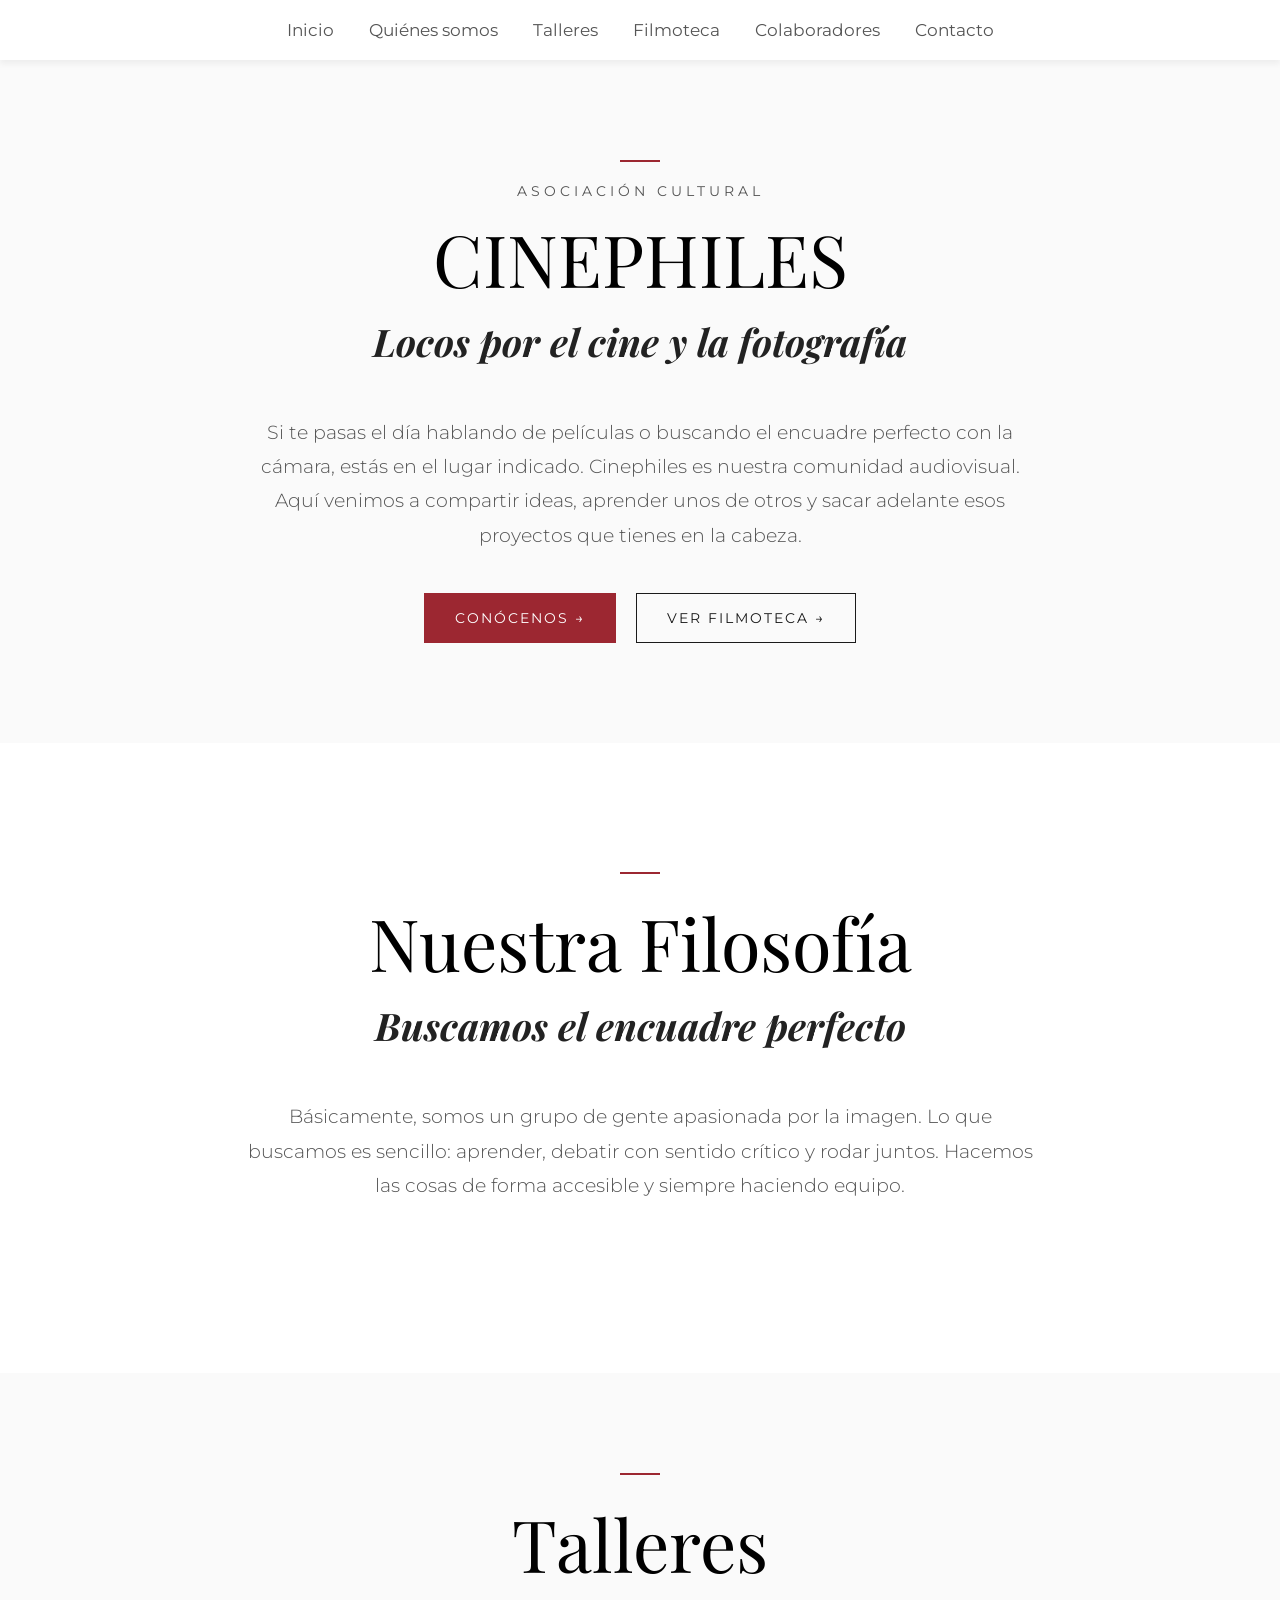
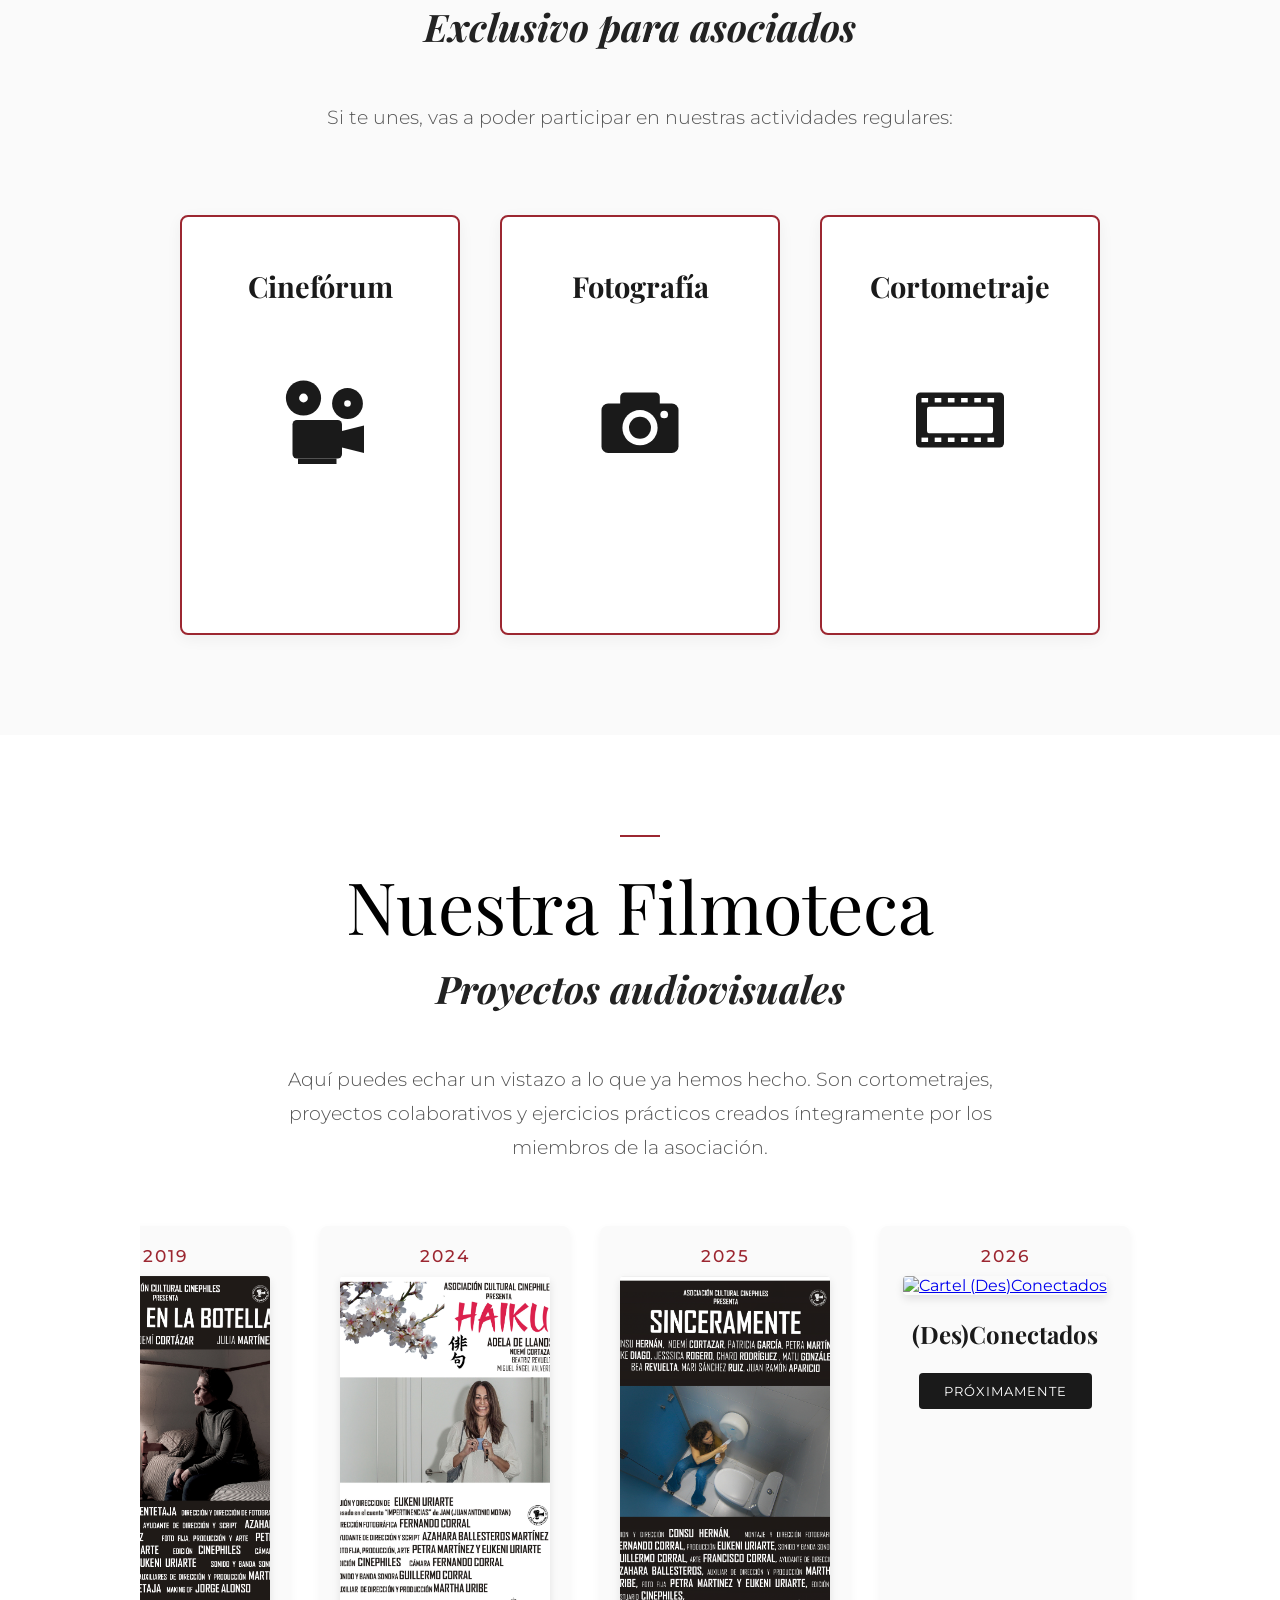
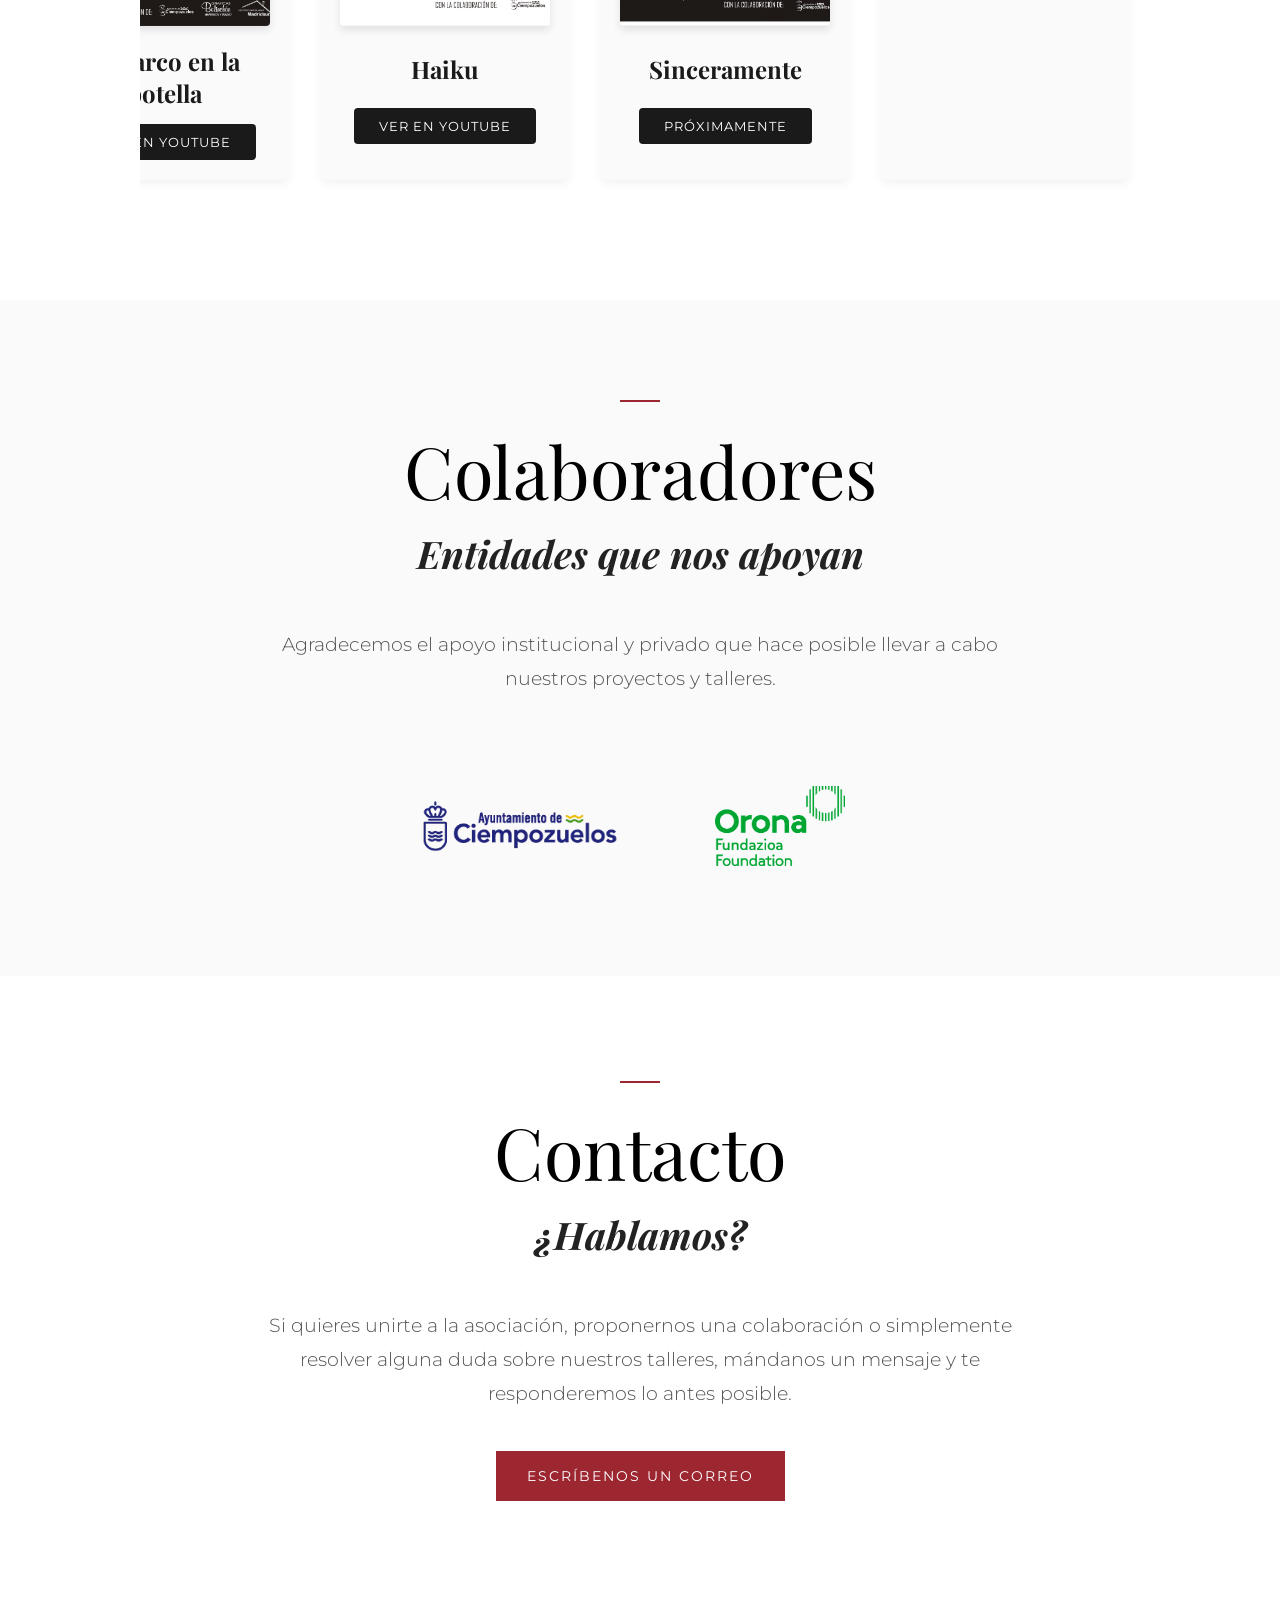
==== commit b0ae8945: "Update index.html" ====
--- a/index.html
+++ b/index.html
@@ -1,7 +1,9 @@
 <!DOCTYPE html>
 <html lang="es">
 <head>
-    <meta charset="UTF-8">
+   <meta charset="UTF-8">
+    <!-- ETIQUETA IMPRESCINDIBLE PARA MÓVILES -->
+    <meta name="viewport" content="width=device-width, initial-scale=1.0">
     <title>Cinephiles - Asociación Cultural</title>
     <link rel="stylesheet" href="estilo.css">
 </head>
@@ -221,7 +223,7 @@
         <!-- Proyecto: 2017 (Documental Alzhéimer) -->
         <div class="carrusel-item">
             <span class="carrusel-año">2017</span>
-            <a href="corto-alzheimer.html">
+            <a href="corto-alzhéimer.html">
                 <img src="cartel-alzheimer.jpg" alt="Cartel Alzhéimer en positivo" class="carrusel-cartel">
             </a>
             <h3 class="carrusel-titulo">Alzhéimer en positivo</h3>
--- a/estilo.css
+++ b/estilo.css
@@ -19,6 +19,7 @@
     font-family: 'Montserrat', sans-serif;
     color: var(--texto-oscuro);
     background-color: var(--fondo-claro);
+    overflow-x: hidden; /* Evita desplazamientos laterales no deseados */
 }
 
 /* Menú FIJO en la parte superior */
@@ -54,7 +55,7 @@
 nav a { 
     text-decoration: none; 
     color: var(--texto-gris); 
-    font-size: 17px; /* Aumentado un 20% */
+    font-size: 17px; 
     padding-bottom: 5px; 
     transition: color 0.3s; 
     text-align: center;
@@ -68,10 +69,11 @@
 /* Secciones individuales */
 .seccion {
     display: flex; flex-direction: column; align-items: center; text-align: center;
-    padding: 100px 20px; /* Espacio grande arriba y abajo */
-    min-height: 70vh; /* Cada sección ocupa al menos el 70% de la pantalla */
+    padding: 100px 20px; 
+    min-height: 70vh; 
     justify-content: center;
-    scroll-margin-top: 80px; /* Evita que el menú fijo tape el título al hacer clic */
+    scroll-margin-top: 80px; 
+    box-sizing: border-box;
 }
 
 /* Alternamos colores de fondo para diferenciar las secciones */
@@ -79,10 +81,10 @@
 .bg-claro { background-color: var(--fondo-claro); }
 
 .linea-roja { width: 40px; height: 2px; background-color: var(--rojo-cine); margin-bottom: 20px; }
-.seccion-pretitle { font-size: 14px; /* Aumentado un 20% */ letter-spacing: 4px; color: var(--texto-gris); margin-bottom: 10px; text-transform: uppercase; }
-.seccion-title { font-family: 'Playfair Display', serif; font-size: 72px; /* Aumentado un 20% */ margin: 0; font-weight: 400; color: #000; }
-.seccion-subtitle { font-family: 'Playfair Display', serif; font-style: italic; font-size: 38px; /* Aumentado un 20% */ margin: 10px 0 30px 0; color: #222; }
-.seccion-text { font-size: 19px; /* Aumentado un 20% */ line-height: 1.8; color: var(--texto-gris); font-weight: 300; margin-bottom: 40px; max-width: 800px; }
+.seccion-pretitle { font-size: 14px; letter-spacing: 4px; color: var(--texto-gris); margin-bottom: 10px; text-transform: uppercase; }
+.seccion-title { font-family: 'Playfair Display', serif; font-size: 72px; margin: 0; font-weight: 400; color: #000; }
+.seccion-subtitle { font-family: 'Playfair Display', serif; font-style: italic; font-size: 38px; margin: 10px 0 30px 0; color: #222; }
+.seccion-text { font-size: 19px; line-height: 1.8; color: var(--texto-gris); font-weight: 300; margin-bottom: 40px; max-width: 800px; }
 
 /* Listas (para talleres y filmoteca) */
 ul.lista-contenidos { text-align: left; max-width: 600px; margin: 0 auto 40px auto; line-height: 1.8; font-weight: 300; color: var(--texto-gris); }
@@ -91,7 +93,7 @@
 
 /* Botones */
 .botones { display: flex; gap: 20px; justify-content: center; }
-.btn { padding: 15px 30px; font-size: 14px; /* Aumentado un 20% */ letter-spacing: 2px; text-decoration: none; text-transform: uppercase; transition: 0.3s; }
+.btn { padding: 15px 30px; font-size: 14px; letter-spacing: 2px; text-decoration: none; text-transform: uppercase; transition: 0.3s; }
 .btn-primario { background-color: var(--rojo-cine); color: #fff; border: 1px solid var(--rojo-cine); }
 .btn-primario:hover { background-color: #7a1d25; }
 .btn-secundario { background-color: transparent; color: var(--texto-oscuro); border: 1px solid var(--texto-oscuro); }
@@ -100,69 +102,38 @@
 /* --- ESTILOS PARA EL CARRUSEL DE LA FILMOTECA --- */
 .carrusel-contenedor {
     display: flex;
-    flex-direction: row-reverse; /* Inicia el carrusel a la derecha mostrando los proyectos más recientes primero */
+    flex-direction: row-reverse; 
     gap: 30px;
-    overflow-x: auto; /* Permite hacer scroll horizontal */
+    overflow-x: auto; 
     padding: 20px 10px;
     max-width: 1000px;
     width: 100%;
-    scroll-snap-type: x mandatory; /* El scroll encaja en cada tarjeta */
+    scroll-snap-type: x mandatory; 
     scroll-behavior: smooth;
-}
-
-/* Personaliza la barra de desplazamiento horizontal */
-.carrusel-contenedor::-webkit-scrollbar {
-    height: 8px;
-}
-.carrusel-contenedor::-webkit-scrollbar-track {
-    background: #f1f1f1; 
-    border-radius: 4px;
-}
-.carrusel-contenedor::-webkit-scrollbar-thumb {
-    background: var(--rojo-cine); 
-    border-radius: 4px;
-}
+    box-sizing: border-box;
+}
+
+.carrusel-contenedor::-webkit-scrollbar { height: 8px; }
+.carrusel-contenedor::-webkit-scrollbar-track { background: #f1f1f1; border-radius: 4px; }
+.carrusel-contenedor::-webkit-scrollbar-thumb { background: var(--rojo-cine); border-radius: 4px; }
 
 .carrusel-item {
-    flex: 0 0 250px; /* Ancho fijo para cada tarjeta (póster) */
+    flex: 0 0 250px; 
     display: flex;
     flex-direction: column;
     align-items: center;
     text-align: center;
-    scroll-snap-align: start; /* Ancla el scroll a la tarjeta */
+    scroll-snap-align: start; 
     background-color: var(--fondo-claro);
     padding: 20px;
     border-radius: 8px;
     box-shadow: 0 4px 10px rgba(0,0,0,0.05);
-}
-
-.carrusel-año {
-    font-size: 17px; /* Aumentado un 20% */
-    font-weight: 500;
-    color: var(--rojo-cine);
-    margin-bottom: 10px;
-    letter-spacing: 2px;
-}
-
-.carrusel-cartel {
-    width: 100%;
-    height: 350px;
-    object-fit: cover; /* Evita que la imagen se deforme */
-    border-radius: 4px;
-    margin-bottom: 15px;
-    box-shadow: 0 4px 8px rgba(0,0,0,0.1);
-}
-
-.carrusel-titulo {
-    font-family: 'Playfair Display', serif;
-    font-size: 24px; /* Aumentado un 20% */
-    margin: 0 0 15px 0;
-    color: var(--texto-oscuro);
-    min-height: 48px; /* Alinea los botones aunque el título ocupe dos líneas */
-    display: flex;
-    align-items: center;
-    justify-content: center;
-}
+    box-sizing: border-box;
+}
+
+.carrusel-año { font-size: 17px; font-weight: 500; color: var(--rojo-cine); margin-bottom: 10px; letter-spacing: 2px; }
+.carrusel-cartel { width: 100%; height: 350px; object-fit: cover; border-radius: 4px; margin-bottom: 15px; box-shadow: 0 4px 8px rgba(0,0,0,0.1); }
+.carrusel-titulo { font-family: 'Playfair Display', serif; font-size: 24px; margin: 0 0 15px 0; color: var(--texto-oscuro); min-height: 48px; display: flex; align-items: center; justify-content: center; }
 
 .btn-ver {
     display: inline-block;
@@ -170,31 +141,30 @@
     background-color: var(--texto-oscuro);
     color: #fff;
     text-decoration: none;
-    font-size: 13px; /* Aumentado un 20% */
+    font-size: 13px; 
     text-transform: uppercase;
     letter-spacing: 1px;
     border-radius: 4px;
     transition: background-color 0.3s;
 }
 
-.btn-ver:hover {
-    background-color: var(--rojo-cine);
-}
+.btn-ver:hover { background-color: var(--rojo-cine); }
 
 /* --- ESTILOS PARA LAS CAJAS DE TALLERES --- */
 .talleres-contenedor {
     display: flex;
     justify-content: center;
-    gap: 40px; /* Separación limpia y pareja entre las cajas */
+    gap: 40px; 
     flex-wrap: nowrap; 
     max-width: 1000px; 
     width: 100%;
     margin: 40px auto 0 auto;
     padding: 0;
+    box-sizing: border-box;
 }
 
 .taller-caja {
-    flex: 0 0 280px; /* Fuerza a que las 3 cajas tengan un ancho idéntico */
+    flex: 0 0 280px; 
     height: 420px; 
     background-color: var(--fondo-blanco);
     border-radius: 8px;
@@ -207,38 +177,17 @@
     overflow: hidden; 
     border: 2px solid var(--rojo-cine); 
     cursor: default;
-}
-
-.taller-titulo {
-    font-family: 'Playfair Display', serif;
-    font-size: 29px; /* Aumentado un 20% */
-    color: var(--texto-oscuro);
-    text-align: center;
-    padding-top: 50px;
-    padding-left: 20px;
-    padding-right: 20px;
-    margin: 0;
-}
-
-.taller-icono {
-    width: 110px;
-    height: auto;
-    margin-top: 60px;
-    transition: transform 0.3s ease; 
-}
-
-/* Efecto hover sutil para el icono */
-.taller-caja:hover .taller-icono {
-    transform: scale(1.1);
-}
-
-/* Capa de color rojo que está oculta por defecto */
+    box-sizing: border-box;
+}
+
+.taller-titulo { font-family: 'Playfair Display', serif; font-size: 29px; color: var(--texto-oscuro); text-align: center; padding-top: 50px; padding-left: 20px; padding-right: 20px; margin: 0; }
+.taller-icono { width: 110px; height: auto; margin-top: 60px; transition: transform 0.3s ease; }
+.taller-caja:hover .taller-icono { transform: scale(1.1); }
+
 .taller-overlay {
     position: absolute;
-    top: 0;
-    left: 0;
-    width: 100%;
-    height: 100%;
+    top: 0; left: 0;
+    width: 100%; height: 100%;
     background-color: var(--rojo-cine);
     color: #ffffff;
     display: flex;
@@ -248,36 +197,20 @@
     padding: 30px;
     box-sizing: border-box;
     text-align: center;
-    opacity: 0; /* Totalmente transparente */
-    transform: translateY(20px); /* Ligeramente desplazada hacia abajo */
-    transition: all 0.3s ease-in-out; /* Animación suave */
-}
-
-/* Cuando el ratón pasa por encima de la caja, la capa se hace visible y sube a su sitio */
-.taller-caja:hover .taller-overlay {
-    opacity: 1;
-    transform: translateY(0);
-}
-
-.taller-overlay-titulo {
-    font-family: 'Playfair Display', serif;
-    font-size: 24px; /* Aumentado un 20% */
-    margin: 0 0 15px 0;
-    color: #ffffff;
-}
-
-.taller-desc {
-    font-size: 17px; /* Aumentado un 20% */
-    line-height: 1.6;
-    font-weight: 300;
-    margin: 0;
-}
+    opacity: 0; 
+    transform: translateY(20px); 
+    transition: all 0.3s ease-in-out; 
+}
+
+.taller-caja:hover .taller-overlay { opacity: 1; transform: translateY(0); }
+.taller-overlay-titulo { font-family: 'Playfair Display', serif; font-size: 24px; margin: 0 0 15px 0; color: #ffffff; }
+.taller-desc { font-size: 17px; line-height: 1.6; font-weight: 300; margin: 0; }
 
 /* --- ESTILOS PARA LA SECCIÓN DE COLABORADORES --- */
 .colaboradores-contenedor {
     display: flex;
-    justify-content: center; /* Alineación horizontal */
-    align-items: center;      /* Alineación vertical */
+    justify-content: center; 
+    align-items: center;      
     gap: 60px;
     flex-wrap: wrap;
     max-width: 1000px;
@@ -285,185 +218,74 @@
     margin-top: 40px;
 }
 
-.colaborador-item {
-    display: flex;
-    align-items: center;
-    justify-content: center;
-    text-decoration: none; /* Elimina el subrayado azul del enlace */
-    color: transparent;
-    outline: none;
-    height: 100px;
-    min-width: 180px;
-}
-
-.colaborador-logo {
-    max-height: 80px;
-    max-width: 220px;
-    width: auto;
-    height: auto;
-    object-fit: contain;
-    border: none;
-    display: block;
-    filter: none; 
-    opacity: 1;
-    transition: transform 0.3s ease;
-}
-
-/* Efecto de elevación suave al pasar el ratón */
-.colaborador-item:hover .colaborador-logo {
-    transform: scale(1.05);
-}
-
-/* --- ESTILOS PARA REDES SOCIALES (MÁS GRANDES Y CON COLORES ORIGINALES) --- */
+.colaborador-item { display: flex; align-items: center; justify-content: center; text-decoration: none; color: transparent; outline: none; height: 100px; min-width: 180px; }
+.colaborador-logo { max-height: 80px; max-width: 220px; width: auto; height: auto; object-fit: contain; border: none; display: block; filter: none; opacity: 1; transition: transform 0.3s ease; }
+.colaborador-item:hover .colaborador-logo { transform: scale(1.05); }
+
+/* --- ESTILOS PARA REDES SOCIALES --- */
 .redes-sociales {
     display: flex;
-    flex-direction: row;        /* Distribución estrictamente horizontal */
-    justify-content: center;   /* Centrado horizontal en la pantalla */
-    align-items: center;       /* Alineación vertical perfecta entre los 3 iconos */
-    gap: 45px;                 /* Espacio amplio entre icono e icono */
-    margin-top: 45px;          /* Distancia adecuada debajo del botón de correo */
-}
-
-.red-icon-link {
-    display: inline-flex;
-    align-items: center;
-    justify-content: center;
-    text-decoration: none;
-    transition: transform 0.3s ease;
-}
-
-.red-icon {
-    width: 42px;               /* Iconos notablemente más grandes */
-    height: 42px;
-    display: block;
-}
-
-/* Efecto suave de elevación al pasar el ratón */
-.red-icon-link:hover {
-    transform: scale(1.15) translateY(-3px);
-}
+    flex-direction: row;        
+    justify-content: center;   
+    align-items: center;       
+    gap: 45px;                 
+    margin-top: 45px;          
+}
+
+.red-icon-link { display: inline-flex; align-items: center; justify-content: center; text-decoration: none; transition: transform 0.3s ease; }
+.red-icon { width: 42px; height: 42px; display: block; }
+.red-icon-link:hover { transform: scale(1.15) translateY(-3px); }
 
 /* ========================================= */
 /* --- ESTILOS PARA LA PÁGINA DEL CORTO --- */
 /* ========================================= */
 
-.seccion-corto {
-    padding-top: 60px;
-}
-
-.corto-header {
-    display: flex;
-    flex-direction: column;
-    align-items: center;
-    margin-bottom: 50px;
-}
-
-/* Contenedor central */
+.seccion-corto { padding-top: 60px; }
+.corto-header { display: flex; flex-direction: column; align-items: center; margin-bottom: 50px; }
+
 .corto-contenedor-principal {
-    max-width: 1000px; /* Ancho máximo para mantenerlo compacto */
+    max-width: 1000px; 
     margin: 0 auto;
     padding: 0 20px;
     width: 100%;
     box-sizing: border-box;
 }
 
-/* Estructura para que el texto envuelva al cartel */
-.corto-layout-dos-columnas {
-    display: block; /* Quitamos el flex para permitir que el texto fluya */
-}
-
-/* Este truco evita que el contenedor se deforme si el texto es muy corto */
-.corto-layout-dos-columnas::after {
-    content: "";
-    display: table;
-    clear: both;
-}
-
-/* El cartel flota a la izquierda */
+.corto-layout-dos-columnas { display: block; }
+.corto-layout-dos-columnas::after { content: ""; display: table; clear: both; }
+
 .corto-poster {
-    float: left; /* Permite que el texto lo rodee por la derecha */
-    width: 350px; /* Ancho estricto */
+    float: left; 
+    width: 350px; 
     max-width: 100%;
-    margin-right: 40px; /* Separación con el texto a su derecha */
-    margin-bottom: 20px; /* Separación con el texto cuando cae debajo */
+    margin-right: 40px; 
+    margin-bottom: 20px; 
 }
 
 .corto-poster img {
     width: 100%;
-    max-width: 100%; /* Impide que imágenes enormes rompan el contenedor */
+    max-width: 100%; 
     height: auto;
     display: block;
     border-radius: 8px;
     box-shadow: 0 8px 20px rgba(0,0,0,0.15);
 }
 
-/* Los textos fluyen naturalmente */
-.corto-textos {
-    display: block;
-    text-align: left;
-}
-
-/* Títulos de Sinopsis y Ficha Técnica */
-.corto-textos h3 {
-    font-family: 'Playfair Display', serif;
-    font-size: 28px;
-    color: var(--rojo-cine);
-    margin-top: 0;
-    margin-bottom: 20px;
-    border-bottom: 2px solid var(--rojo-cine);
-    display: inline-block;
-    padding-bottom: 5px;
-}
-
-/* Para que la Ficha técnica tenga espacio extra por arriba respecto a la sinopsis */
-.corto-textos h3:nth-of-type(2) {
-    margin-top: 30px;
-}
-
-.corto-texto {
-    font-size: 19px;
-    line-height: 1.8;
-    color: var(--texto-gris);
-    font-weight: 300;
-    margin-bottom: 0; 
-}
-
-/* Ficha Técnica */
-.ficha-tecnica {
-    list-style: none;
-    padding: 0;
-    margin: 0;
-    font-size: 17px;
-    line-height: 2.2;
-    color: var(--texto-gris);
-}
-
-.ficha-tecnica li {
-    border-bottom: 1px solid #eaeaea;
-    padding-bottom: 8px;
-    margin-bottom: 8px;
-    display: flex; 
-    gap: 15px; 
-}
-
-.ficha-tecnica li strong {
-    color: var(--texto-oscuro);
-    flex: 0 0 180px; /* Ancho fijo para "Dirección:", "Guion:", etc. */
-    font-weight: 600;
-}
+.corto-textos { display: block; text-align: left; }
+.corto-textos h3 { font-family: 'Playfair Display', serif; font-size: 28px; color: var(--rojo-cine); margin-top: 0; margin-bottom: 20px; border-bottom: 2px solid var(--rojo-cine); display: inline-block; padding-bottom: 5px; }
+.corto-textos h3:nth-of-type(2) { margin-top: 30px; }
+.corto-texto { font-size: 19px; line-height: 1.8; color: var(--texto-gris); font-weight: 300; margin-bottom: 0; }
+
+.ficha-tecnica { list-style: none; padding: 0; margin: 0; font-size: 17px; line-height: 2.2; color: var(--texto-gris); }
+.ficha-tecnica li { border-bottom: 1px solid #eaeaea; padding-bottom: 8px; margin-bottom: 8px; display: flex; gap: 15px; }
+.ficha-tecnica li strong { color: var(--texto-oscuro); flex: 0 0 180px; font-weight: 600; }
 
 /* ========================================= */
 /* --- CARUSSELES DE LA PÁGINA DEL CORTO --- */
 /* ========================================= */
 
-.seccion-galeria {
-    padding: 60px 20px 80px 20px;
-    width: 100%;
-}
-
-.text-center {
-    text-align: center;
-}
+.seccion-galeria { padding: 60px 20px 80px 20px; width: 100%; box-sizing: border-box; }
+.text-center { text-align: center; }
 
 .galeria-carrusel {
     display: flex;
@@ -476,17 +298,9 @@
     scroll-behavior: smooth;
 }
 
-.galeria-carrusel::-webkit-scrollbar {
-    height: 10px;
-}
-.galeria-carrusel::-webkit-scrollbar-track {
-    background: #e0e0e0; 
-    border-radius: 5px;
-}
-.galeria-carrusel::-webkit-scrollbar-thumb {
-    background: var(--rojo-cine); 
-    border-radius: 5px;
-}
+.galeria-carrusel::-webkit-scrollbar { height: 10px; }
+.galeria-carrusel::-webkit-scrollbar-track { background: #e0e0e0; border-radius: 5px; }
+.galeria-carrusel::-webkit-scrollbar-thumb { background: var(--rojo-cine); border-radius: 5px; }
 
 .galeria-item {
     flex: 0 0 450px;
@@ -498,16 +312,94 @@
     transition: transform 0.3s ease;
 }
 
-.galeria-item:hover {
-    transform: scale(1.02);
-}
-
-/* --- Adaptación a Móviles (Responsive) --- */
+.galeria-item:hover { transform: scale(1.02); }
+
+/* ========================================= */
+/* --- OPTIMIZACIÓN MÓVIL (RESPONSIVE) --- */
+/* ========================================= */
+
 @media (max-width: 900px) {
+    /* Header y Menú con Scroll Lateral */
+    header {
+        padding: 15px 10px;
+    }
+
+    nav ul {
+        justify-content: flex-start;
+        gap: 20px;
+        overflow-x: auto;
+        padding: 5px 10px;
+        -webkit-overflow-scrolling: touch;
+    }
+
+    nav a {
+        font-size: 15px;
+    }
+
+    /* Reducción tipográfica general */
+    .seccion {
+        padding: 60px 15px;
+        min-height: auto;
+        scroll-margin-top: 60px;
+    }
+
+    .seccion-title {
+        font-size: 42px;
+    }
+
+    .seccion-subtitle {
+        font-size: 26px;
+    }
+
+    .seccion-text {
+        font-size: 16px;
+    }
+
+    /* Adaptación Cajas de Talleres */
+    .talleres-contenedor {
+        flex-direction: column;
+        align-items: center;
+        gap: 25px;
+    }
+
+    .taller-caja {
+        flex: 0 0 auto;
+        width: 100%;
+        max-width: 320px;
+        height: 380px;
+    }
+
+    /* Activación del Overlay en Táctil al pulsar */
+    .taller-caja:active .taller-overlay {
+        opacity: 1;
+        transform: translateY(0);
+    }
+
+    /* Adaptación Botones */
+    .botones {
+        flex-direction: column;
+        width: 100%;
+        max-width: 300px;
+    }
+
+    .btn {
+        text-align: center;
+    }
+
+    /* Adaptación Carrusel Filmoteca */
+    .carrusel-item {
+        flex: 0 0 80%;
+    }
+
+    .carrusel-cartel {
+        height: 300px;
+    }
+
+    /* Página del Corto */
     .corto-poster {
-        float: none; /* Quitamos el flotado en móviles para que se centre */
+        float: none; 
         margin: 0 auto 30px auto; 
-        max-width: 380px;
+        max-width: 320px;
     }
     
     .corto-textos {
